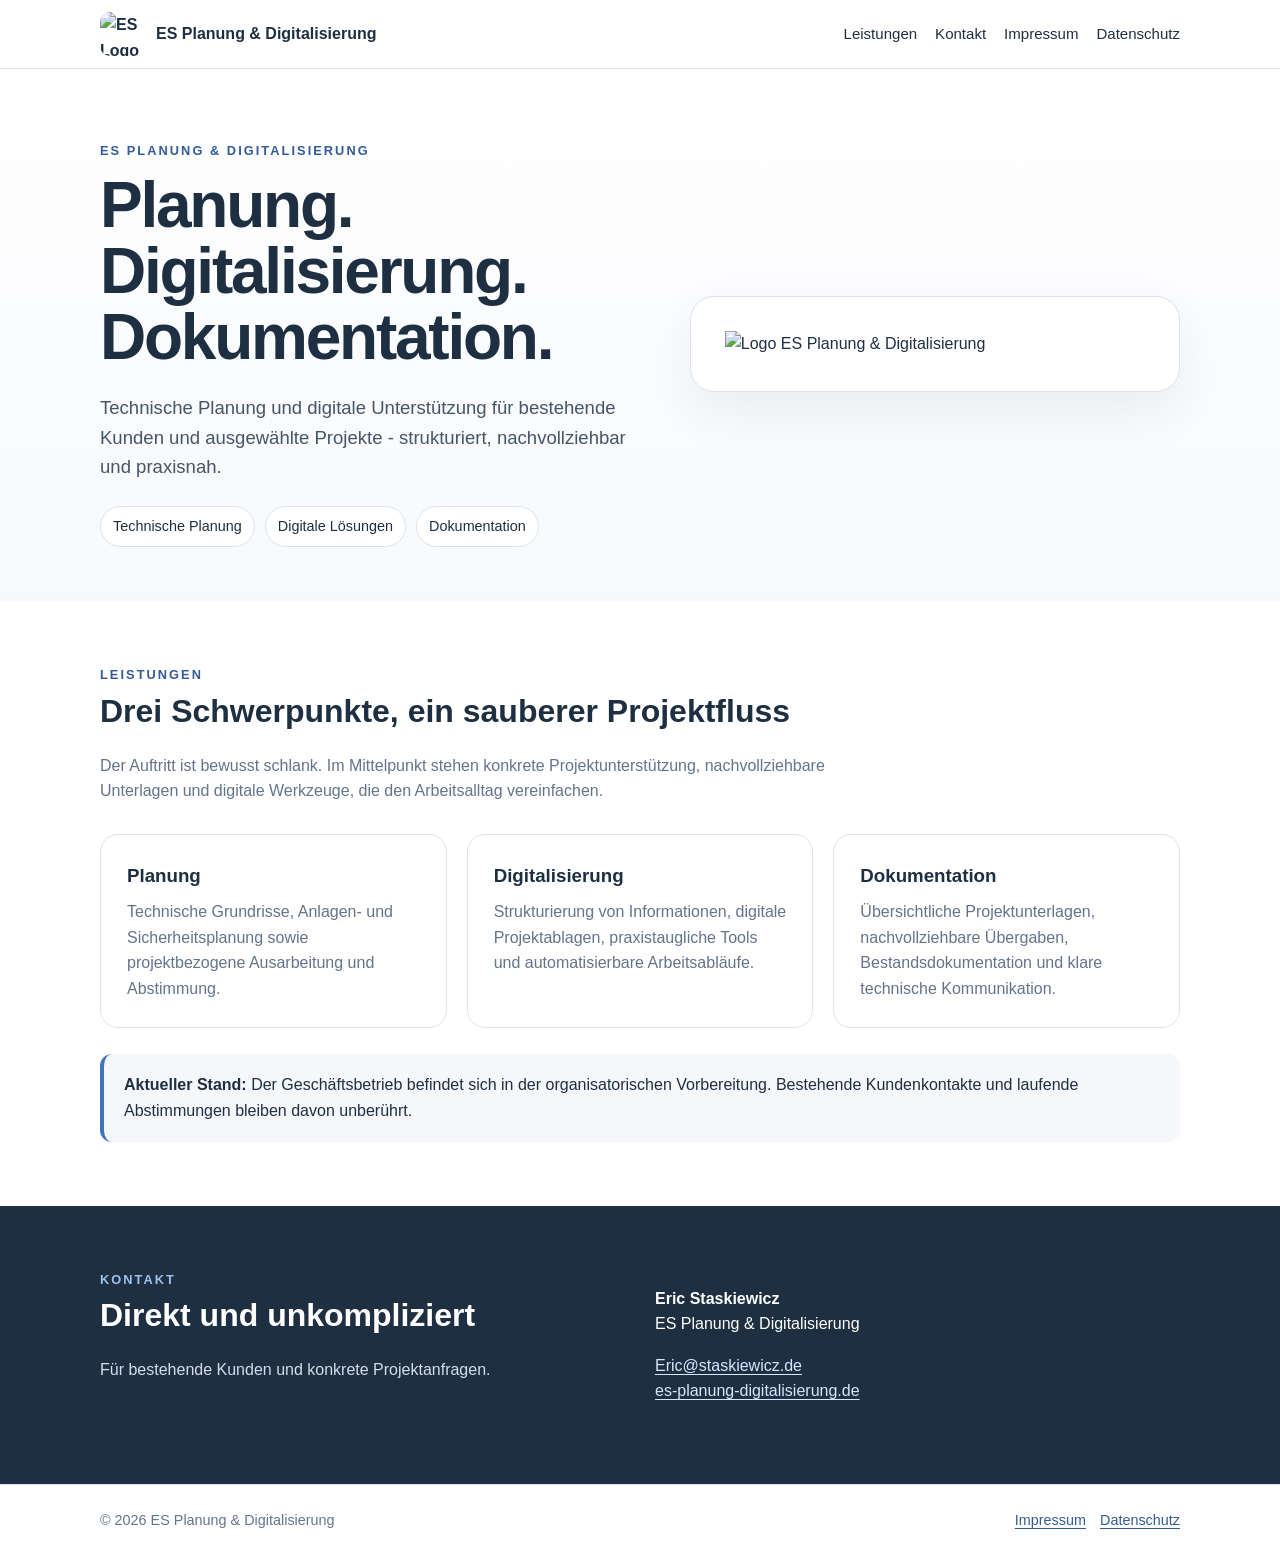
==== index.html @ 90ec3d77 "Initial website for ES Planung & Digitalisierung" ====
<!doctype html><html lang="de"><head><meta charset="utf-8"><meta name="viewport" content="width=device-width,initial-scale=1"><meta name="robots" content="noindex,nofollow"><link rel="icon" href="assets/favicon.ico"><link rel="stylesheet" href="styles.css"><title>ES Planung &amp; Digitalisierung</title><meta name="description" content="Planung, Digitalisierung und Dokumentation - klar, technisch und nachvollziehbar."><meta property="og:title" content="ES Planung & Digitalisierung"><meta property="og:image" content="assets/social-preview-1200x630.png"></head><body><header class="top"><div class="wrap nav"><a class="brand" href="index.html"><img src="assets/logo-mark-64.png" alt="ES Logo"><span>ES Planung &amp; Digitalisierung</span></a><nav class="navlinks" aria-label="Hauptnavigation"><a href="index.html#leistungen">Leistungen</a><a href="index.html#kontakt">Kontakt</a><a href="impressum.html">Impressum</a><a href="datenschutz.html">Datenschutz</a></nav></div></header>
<main><section class="hero"><div class="wrap hero-grid"><div><div class="kicker">ES Planung &amp; Digitalisierung</div><h1>Planung. Digitalisierung. Dokumentation.</h1><p>Technische Planung und digitale Unterstützung für bestehende Kunden und ausgewählte Projekte - strukturiert, nachvollziehbar und praxisnah.</p><div class="badges"><span class="badge">Technische Planung</span><span class="badge">Digitale Lösungen</span><span class="badge">Dokumentation</span></div></div><div class="hero-logo"><img src="assets/logo-full.png" alt="Logo ES Planung & Digitalisierung"></div></div></section>
<section id="leistungen" class="section"><div class="wrap"><div class="kicker">Leistungen</div><h2>Drei Schwerpunkte, ein sauberer Projektfluss</h2><p class="lead">Der Auftritt ist bewusst schlank. Im Mittelpunkt stehen konkrete Projektunterstützung, nachvollziehbare Unterlagen und digitale Werkzeuge, die den Arbeitsalltag vereinfachen.</p><div class="cards"><article class="card"><h3>Planung</h3><p>Technische Grundrisse, Anlagen- und Sicherheitsplanung sowie projektbezogene Ausarbeitung und Abstimmung.</p></article><article class="card"><h3>Digitalisierung</h3><p>Strukturierung von Informationen, digitale Projektablagen, praxistaugliche Tools und automatisierbare Arbeitsabläufe.</p></article><article class="card"><h3>Dokumentation</h3><p>Übersichtliche Projektunterlagen, nachvollziehbare Übergaben, Bestandsdokumentation und klare technische Kommunikation.</p></article></div><div class="note"><strong>Aktueller Stand:</strong> Der Geschäftsbetrieb befindet sich in der organisatorischen Vorbereitung. Bestehende Kundenkontakte und laufende Abstimmungen bleiben davon unberührt.</div></div></section>
<section id="kontakt" class="section contact"><div class="wrap contact-grid"><div><div class="kicker" style="color:#9fc0f1">Kontakt</div><h2>Direkt und unkompliziert</h2><p class="lead">Für bestehende Kunden und konkrete Projektanfragen.</p></div><div><p><strong>Eric Staskiewicz</strong><br>ES Planung &amp; Digitalisierung</p><p><a href="mailto:Eric@staskiewicz.de">Eric@staskiewicz.de</a><br><a href="https://es-planung-digitalisierung.de">es-planung-digitalisierung.de</a></p></div></div></section></main><footer class="footer"><div class="wrap footer-row"><div>© 2026 ES Planung &amp; Digitalisierung</div><div class="footer-links"><a href="impressum.html">Impressum</a><a href="datenschutz.html">Datenschutz</a></div></div></footer></body></html>
---- styles.css ----
:root{--ink:#1f2f42;--blue:#345b98;--accent:#3e73be;--muted:#64748b;--line:#dce3eb;--soft:#f5f7fa;--white:#fff;}
*{box-sizing:border-box}html{scroll-behavior:smooth}body{margin:0;font-family:Arial,Helvetica,sans-serif;color:var(--ink);background:#fff;line-height:1.6}a{color:var(--blue);text-decoration-thickness:1px;text-underline-offset:3px}img{max-width:100%;height:auto}.wrap{width:min(1080px,calc(100% - 40px));margin:auto}.top{border-bottom:1px solid var(--line);background:rgba(255,255,255,.96);position:sticky;top:0;z-index:20}.nav{display:flex;align-items:center;justify-content:space-between;gap:24px;padding:12px 0}.brand{display:flex;align-items:center;gap:12px;text-decoration:none;color:var(--ink);font-weight:700}.brand img{width:44px;height:44px;border-radius:10px}.navlinks{display:flex;gap:18px;flex-wrap:wrap}.navlinks a{text-decoration:none;color:var(--ink);font-size:.94rem}.hero{padding:72px 0 54px;background:linear-gradient(180deg,#fff 0%,#f7f9fc 100%)}.hero-grid{display:grid;grid-template-columns:1.05fr .95fr;gap:48px;align-items:center}.kicker{text-transform:uppercase;letter-spacing:.16em;color:var(--blue);font-weight:700;font-size:.8rem}.hero h1{font-size:clamp(2.25rem,5vw,4.7rem);line-height:1.03;margin:.18em 0 .35em;letter-spacing:-.035em}.hero p{font-size:1.16rem;color:#475569;max-width:720px}.hero-logo{background:#fff;border:1px solid var(--line);border-radius:24px;padding:34px;box-shadow:0 18px 50px rgba(31,47,66,.07)}.badges{display:flex;gap:10px;flex-wrap:wrap;margin-top:24px}.badge{border:1px solid var(--line);background:#fff;border-radius:999px;padding:8px 12px;font-size:.9rem}.section{padding:64px 0}.section h2{font-size:2rem;margin:0 0 10px}.lead{color:#64748b;max-width:780px}.cards{display:grid;grid-template-columns:repeat(3,1fr);gap:20px;margin-top:30px}.card{border:1px solid var(--line);border-radius:18px;padding:26px;background:#fff}.card h3{margin:0 0 8px}.card p{margin:0;color:#64748b}.note{background:var(--soft);border-left:4px solid var(--accent);padding:18px 20px;border-radius:12px;margin-top:26px}.contact{background:#1f2f42;color:#fff}.contact a{color:#d7e5ff}.contact .lead{color:#d5dde8}.contact-grid{display:grid;grid-template-columns:1fr 1fr;gap:30px}.legal{padding:48px 0}.legal h1{font-size:2.3rem}.legal h2{margin-top:34px}.legal p,.legal li{color:#475569}.placeholder{background:#fff5d9;border:1px solid #f0cc75;padding:12px 14px;border-radius:10px}.footer{border-top:1px solid var(--line);padding:24px 0;color:#64748b;font-size:.9rem}.footer-row{display:flex;justify-content:space-between;gap:20px;flex-wrap:wrap}.footer-links{display:flex;gap:14px;flex-wrap:wrap}.build{font-size:.82rem;color:#7c8798}@media(max-width:800px){.hero-grid,.contact-grid{grid-template-columns:1fr}.hero{padding-top:48px}.cards{grid-template-columns:1fr}.nav{align-items:flex-start}.navlinks{justify-content:flex-end}.hero-logo{order:-1;max-width:520px}}@media(max-width:540px){.wrap{width:min(100% - 24px,1080px)}.navlinks{display:none}.hero h1{font-size:2.55rem}.section{padding:46px 0}}
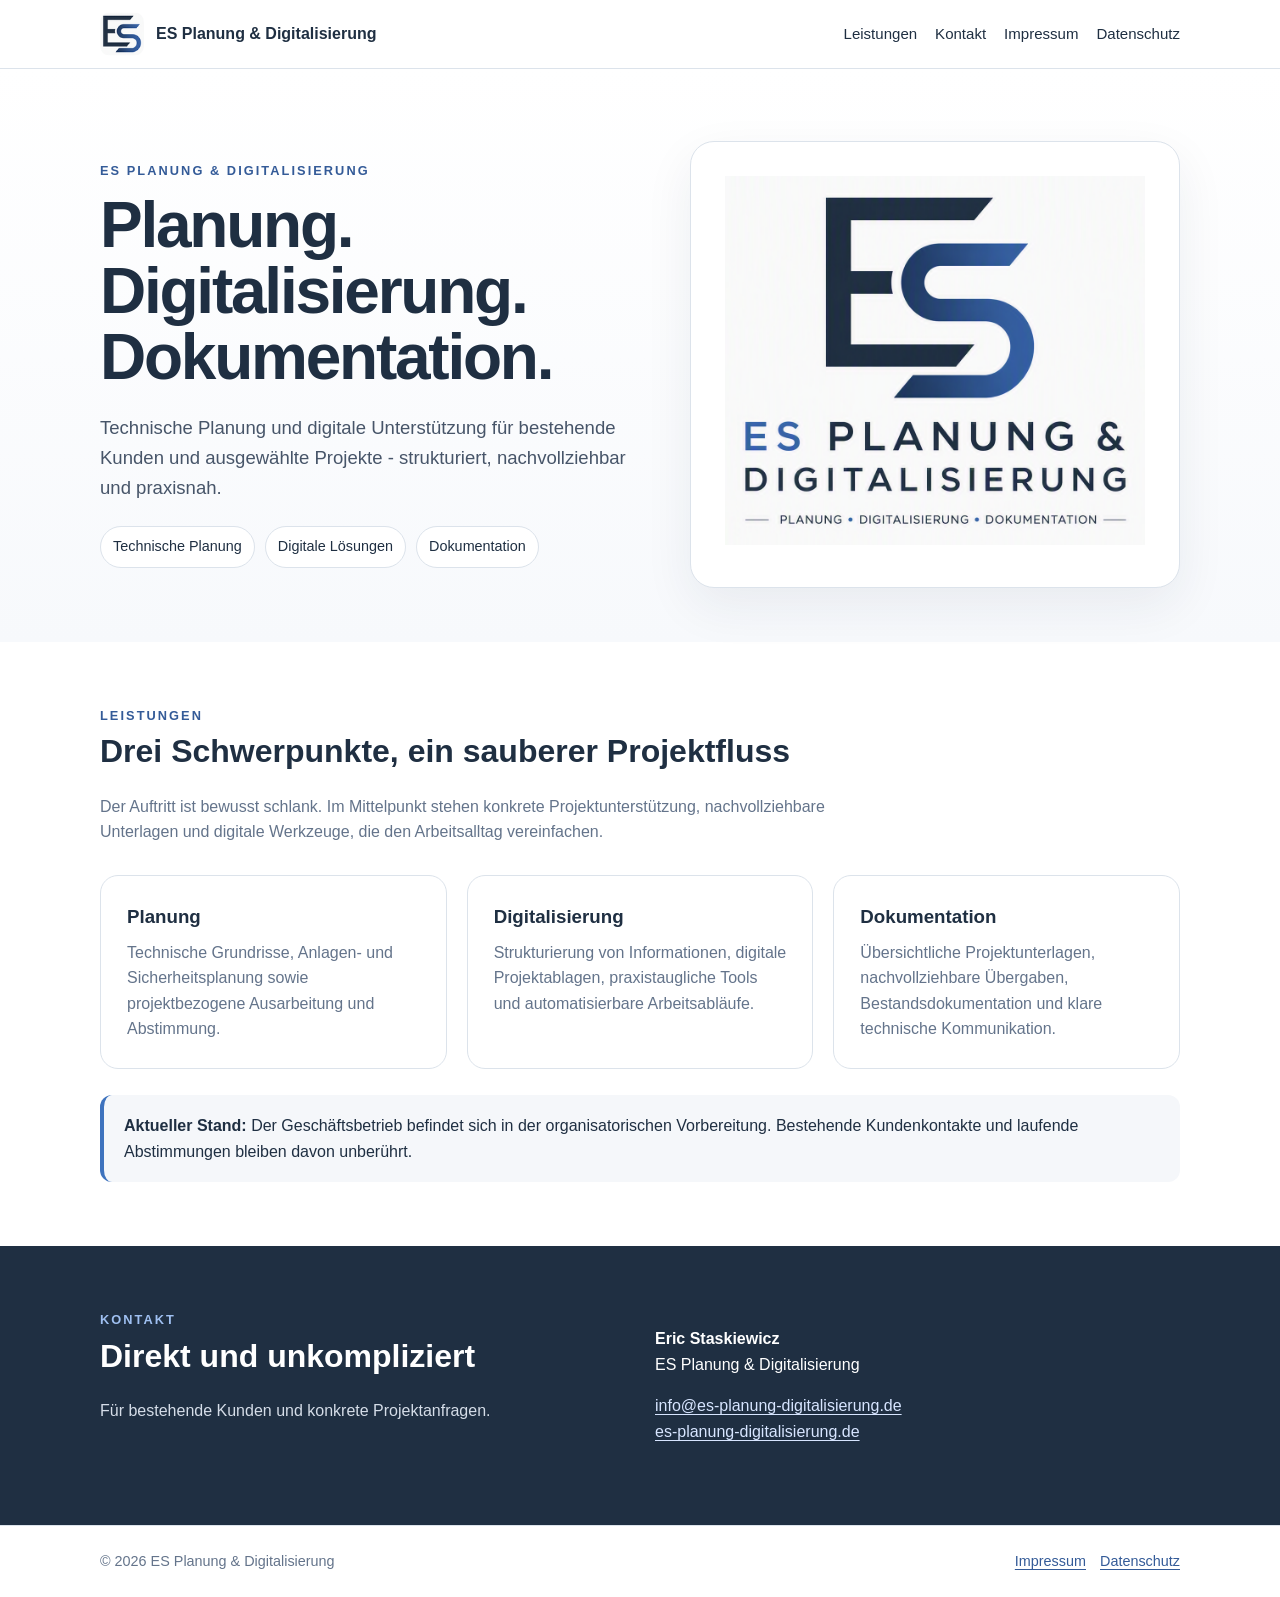
==== commit f1ac44e9: "Add files via upload" ====
--- a/index.html
+++ b/index.html
@@ -1,4 +1,4 @@
 <!doctype html><html lang="de"><head><meta charset="utf-8"><meta name="viewport" content="width=device-width,initial-scale=1"><meta name="robots" content="noindex,nofollow"><link rel="icon" href="assets/favicon.ico"><link rel="stylesheet" href="styles.css"><title>ES Planung &amp; Digitalisierung</title><meta name="description" content="Planung, Digitalisierung und Dokumentation - klar, technisch und nachvollziehbar."><meta property="og:title" content="ES Planung & Digitalisierung"><meta property="og:image" content="assets/social-preview-1200x630.png"></head><body><header class="top"><div class="wrap nav"><a class="brand" href="index.html"><img src="assets/logo-mark-64.png" alt="ES Logo"><span>ES Planung &amp; Digitalisierung</span></a><nav class="navlinks" aria-label="Hauptnavigation"><a href="index.html#leistungen">Leistungen</a><a href="index.html#kontakt">Kontakt</a><a href="impressum.html">Impressum</a><a href="datenschutz.html">Datenschutz</a></nav></div></header>
 <main><section class="hero"><div class="wrap hero-grid"><div><div class="kicker">ES Planung &amp; Digitalisierung</div><h1>Planung. Digitalisierung. Dokumentation.</h1><p>Technische Planung und digitale Unterstützung für bestehende Kunden und ausgewählte Projekte - strukturiert, nachvollziehbar und praxisnah.</p><div class="badges"><span class="badge">Technische Planung</span><span class="badge">Digitale Lösungen</span><span class="badge">Dokumentation</span></div></div><div class="hero-logo"><img src="assets/logo-full.png" alt="Logo ES Planung & Digitalisierung"></div></div></section>
 <section id="leistungen" class="section"><div class="wrap"><div class="kicker">Leistungen</div><h2>Drei Schwerpunkte, ein sauberer Projektfluss</h2><p class="lead">Der Auftritt ist bewusst schlank. Im Mittelpunkt stehen konkrete Projektunterstützung, nachvollziehbare Unterlagen und digitale Werkzeuge, die den Arbeitsalltag vereinfachen.</p><div class="cards"><article class="card"><h3>Planung</h3><p>Technische Grundrisse, Anlagen- und Sicherheitsplanung sowie projektbezogene Ausarbeitung und Abstimmung.</p></article><article class="card"><h3>Digitalisierung</h3><p>Strukturierung von Informationen, digitale Projektablagen, praxistaugliche Tools und automatisierbare Arbeitsabläufe.</p></article><article class="card"><h3>Dokumentation</h3><p>Übersichtliche Projektunterlagen, nachvollziehbare Übergaben, Bestandsdokumentation und klare technische Kommunikation.</p></article></div><div class="note"><strong>Aktueller Stand:</strong> Der Geschäftsbetrieb befindet sich in der organisatorischen Vorbereitung. Bestehende Kundenkontakte und laufende Abstimmungen bleiben davon unberührt.</div></div></section>
-<section id="kontakt" class="section contact"><div class="wrap contact-grid"><div><div class="kicker" style="color:#9fc0f1">Kontakt</div><h2>Direkt und unkompliziert</h2><p class="lead">Für bestehende Kunden und konkrete Projektanfragen.</p></div><div><p><strong>Eric Staskiewicz</strong><br>ES Planung &amp; Digitalisierung</p><p><a href="mailto:Eric@staskiewicz.de">Eric@staskiewicz.de</a><br><a href="https://es-planung-digitalisierung.de">es-planung-digitalisierung.de</a></p></div></div></section></main><footer class="footer"><div class="wrap footer-row"><div>© 2026 ES Planung &amp; Digitalisierung</div><div class="footer-links"><a href="impressum.html">Impressum</a><a href="datenschutz.html">Datenschutz</a></div></div></footer></body></html>+<section id="kontakt" class="section contact"><div class="wrap contact-grid"><div><div class="kicker" style="color:#9fc0f1">Kontakt</div><h2>Direkt und unkompliziert</h2><p class="lead">Für bestehende Kunden und konkrete Projektanfragen.</p></div><div><p><strong>Eric Staskiewicz</strong><br>ES Planung &amp; Digitalisierung</p><p><a href="mailto:info@es-planung-digitalisierung.de">info@es-planung-digitalisierung.de</a><br><a href="https://es-planung-digitalisierung.de">es-planung-digitalisierung.de</a></p></div></div></section></main><footer class="footer"><div class="wrap footer-row"><div>© 2026 ES Planung &amp; Digitalisierung</div><div class="footer-links"><a href="impressum.html">Impressum</a><a href="datenschutz.html">Datenschutz</a></div></div></footer></body></html>
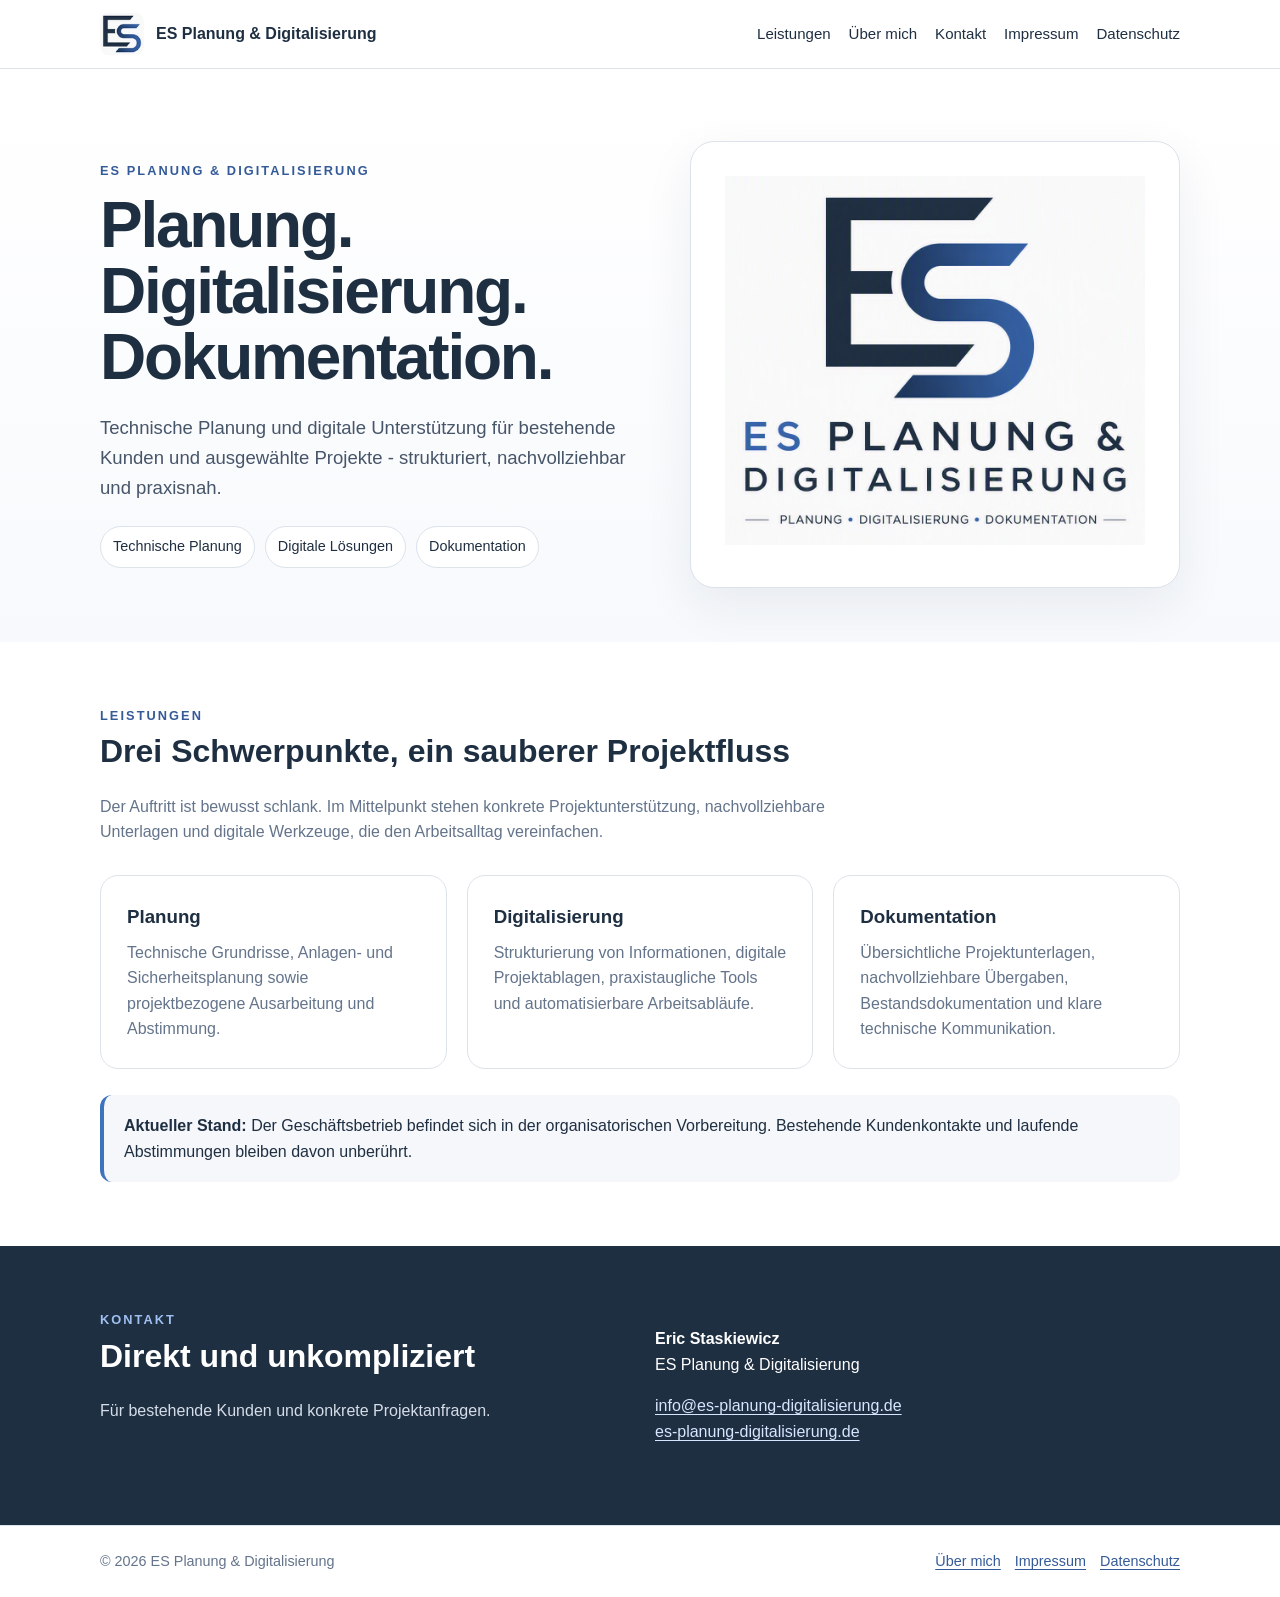
==== commit 48c63667: "Add files via upload" ====
--- a/index.html
+++ b/index.html
@@ -1,4 +1,4 @@
-<!doctype html><html lang="de"><head><meta charset="utf-8"><meta name="viewport" content="width=device-width,initial-scale=1"><meta name="robots" content="noindex,nofollow"><link rel="icon" href="assets/favicon.ico"><link rel="stylesheet" href="styles.css"><title>ES Planung &amp; Digitalisierung</title><meta name="description" content="Planung, Digitalisierung und Dokumentation - klar, technisch und nachvollziehbar."><meta property="og:title" content="ES Planung & Digitalisierung"><meta property="og:image" content="assets/social-preview-1200x630.png"></head><body><header class="top"><div class="wrap nav"><a class="brand" href="index.html"><img src="assets/logo-mark-64.png" alt="ES Logo"><span>ES Planung &amp; Digitalisierung</span></a><nav class="navlinks" aria-label="Hauptnavigation"><a href="index.html#leistungen">Leistungen</a><a href="index.html#kontakt">Kontakt</a><a href="impressum.html">Impressum</a><a href="datenschutz.html">Datenschutz</a></nav></div></header>
+<!doctype html><html lang="de"><head><meta charset="utf-8"><meta name="viewport" content="width=device-width,initial-scale=1"><meta name="robots" content="noindex,nofollow"><link rel="icon" href="assets/favicon.ico"><link rel="stylesheet" href="styles.css"><title>ES Planung &amp; Digitalisierung</title><meta name="description" content="Planung, Digitalisierung und Dokumentation - klar, technisch und nachvollziehbar."><meta property="og:title" content="ES Planung & Digitalisierung"><meta property="og:image" content="assets/social-preview-1200x630.png"></head><body><header class="top"><div class="wrap nav"><a class="brand" href="index.html"><img src="assets/logo-mark-64.png" alt="ES Logo"><span>ES Planung &amp; Digitalisierung</span></a><nav class="navlinks" aria-label="Hauptnavigation"><a href="index.html#leistungen">Leistungen</a><a href="about.html">Über mich</a><a href="index.html#kontakt">Kontakt</a><a href="impressum.html">Impressum</a><a href="datenschutz.html">Datenschutz</a></nav></div></header>
 <main><section class="hero"><div class="wrap hero-grid"><div><div class="kicker">ES Planung &amp; Digitalisierung</div><h1>Planung. Digitalisierung. Dokumentation.</h1><p>Technische Planung und digitale Unterstützung für bestehende Kunden und ausgewählte Projekte - strukturiert, nachvollziehbar und praxisnah.</p><div class="badges"><span class="badge">Technische Planung</span><span class="badge">Digitale Lösungen</span><span class="badge">Dokumentation</span></div></div><div class="hero-logo"><img src="assets/logo-full.png" alt="Logo ES Planung & Digitalisierung"></div></div></section>
 <section id="leistungen" class="section"><div class="wrap"><div class="kicker">Leistungen</div><h2>Drei Schwerpunkte, ein sauberer Projektfluss</h2><p class="lead">Der Auftritt ist bewusst schlank. Im Mittelpunkt stehen konkrete Projektunterstützung, nachvollziehbare Unterlagen und digitale Werkzeuge, die den Arbeitsalltag vereinfachen.</p><div class="cards"><article class="card"><h3>Planung</h3><p>Technische Grundrisse, Anlagen- und Sicherheitsplanung sowie projektbezogene Ausarbeitung und Abstimmung.</p></article><article class="card"><h3>Digitalisierung</h3><p>Strukturierung von Informationen, digitale Projektablagen, praxistaugliche Tools und automatisierbare Arbeitsabläufe.</p></article><article class="card"><h3>Dokumentation</h3><p>Übersichtliche Projektunterlagen, nachvollziehbare Übergaben, Bestandsdokumentation und klare technische Kommunikation.</p></article></div><div class="note"><strong>Aktueller Stand:</strong> Der Geschäftsbetrieb befindet sich in der organisatorischen Vorbereitung. Bestehende Kundenkontakte und laufende Abstimmungen bleiben davon unberührt.</div></div></section>
-<section id="kontakt" class="section contact"><div class="wrap contact-grid"><div><div class="kicker" style="color:#9fc0f1">Kontakt</div><h2>Direkt und unkompliziert</h2><p class="lead">Für bestehende Kunden und konkrete Projektanfragen.</p></div><div><p><strong>Eric Staskiewicz</strong><br>ES Planung &amp; Digitalisierung</p><p><a href="mailto:info@es-planung-digitalisierung.de">info@es-planung-digitalisierung.de</a><br><a href="https://es-planung-digitalisierung.de">es-planung-digitalisierung.de</a></p></div></div></section></main><footer class="footer"><div class="wrap footer-row"><div>© 2026 ES Planung &amp; Digitalisierung</div><div class="footer-links"><a href="impressum.html">Impressum</a><a href="datenschutz.html">Datenschutz</a></div></div></footer></body></html>+<section id="kontakt" class="section contact"><div class="wrap contact-grid"><div><div class="kicker" style="color:#9fc0f1">Kontakt</div><h2>Direkt und unkompliziert</h2><p class="lead">Für bestehende Kunden und konkrete Projektanfragen.</p></div><div><p><strong>Eric Staskiewicz</strong><br>ES Planung &amp; Digitalisierung</p><p><a href="mailto:info@es-planung-digitalisierung.de">info@es-planung-digitalisierung.de</a><br><a href="https://es-planung-digitalisierung.de">es-planung-digitalisierung.de</a></p></div></div></section></main><footer class="footer"><div class="wrap footer-row"><div>© 2026 ES Planung &amp; Digitalisierung</div><div class="footer-links"><a href="about.html">Über mich</a><a href="impressum.html">Impressum</a><a href="datenschutz.html">Datenschutz</a></div></div></footer></body></html>
--- a/styles.css
+++ b/styles.css
@@ -1,3 +1,31 @@
 
 :root{--ink:#1f2f42;--blue:#345b98;--accent:#3e73be;--muted:#64748b;--line:#dce3eb;--soft:#f5f7fa;--white:#fff;}
-*{box-sizing:border-box}html{scroll-behavior:smooth}body{margin:0;font-family:Arial,Helvetica,sans-serif;color:var(--ink);background:#fff;line-height:1.6}a{color:var(--blue);text-decoration-thickness:1px;text-underline-offset:3px}img{max-width:100%;height:auto}.wrap{width:min(1080px,calc(100% - 40px));margin:auto}.top{border-bottom:1px solid var(--line);background:rgba(255,255,255,.96);position:sticky;top:0;z-index:20}.nav{display:flex;align-items:center;justify-content:space-between;gap:24px;padding:12px 0}.brand{display:flex;align-items:center;gap:12px;text-decoration:none;color:var(--ink);font-weight:700}.brand img{width:44px;height:44px;border-radius:10px}.navlinks{display:flex;gap:18px;flex-wrap:wrap}.navlinks a{text-decoration:none;color:var(--ink);font-size:.94rem}.hero{padding:72px 0 54px;background:linear-gradient(180deg,#fff 0%,#f7f9fc 100%)}.hero-grid{display:grid;grid-template-columns:1.05fr .95fr;gap:48px;align-items:center}.kicker{text-transform:uppercase;letter-spacing:.16em;color:var(--blue);font-weight:700;font-size:.8rem}.hero h1{font-size:clamp(2.25rem,5vw,4.7rem);line-height:1.03;margin:.18em 0 .35em;letter-spacing:-.035em}.hero p{font-size:1.16rem;color:#475569;max-width:720px}.hero-logo{background:#fff;border:1px solid var(--line);border-radius:24px;padding:34px;box-shadow:0 18px 50px rgba(31,47,66,.07)}.badges{display:flex;gap:10px;flex-wrap:wrap;margin-top:24px}.badge{border:1px solid var(--line);background:#fff;border-radius:999px;padding:8px 12px;font-size:.9rem}.section{padding:64px 0}.section h2{font-size:2rem;margin:0 0 10px}.lead{color:#64748b;max-width:780px}.cards{display:grid;grid-template-columns:repeat(3,1fr);gap:20px;margin-top:30px}.card{border:1px solid var(--line);border-radius:18px;padding:26px;background:#fff}.card h3{margin:0 0 8px}.card p{margin:0;color:#64748b}.note{background:var(--soft);border-left:4px solid var(--accent);padding:18px 20px;border-radius:12px;margin-top:26px}.contact{background:#1f2f42;color:#fff}.contact a{color:#d7e5ff}.contact .lead{color:#d5dde8}.contact-grid{display:grid;grid-template-columns:1fr 1fr;gap:30px}.legal{padding:48px 0}.legal h1{font-size:2.3rem}.legal h2{margin-top:34px}.legal p,.legal li{color:#475569}.placeholder{background:#fff5d9;border:1px solid #f0cc75;padding:12px 14px;border-radius:10px}.footer{border-top:1px solid var(--line);padding:24px 0;color:#64748b;font-size:.9rem}.footer-row{display:flex;justify-content:space-between;gap:20px;flex-wrap:wrap}.footer-links{display:flex;gap:14px;flex-wrap:wrap}.build{font-size:.82rem;color:#7c8798}@media(max-width:800px){.hero-grid,.contact-grid{grid-template-columns:1fr}.hero{padding-top:48px}.cards{grid-template-columns:1fr}.nav{align-items:flex-start}.navlinks{justify-content:flex-end}.hero-logo{order:-1;max-width:520px}}@media(max-width:540px){.wrap{width:min(100% - 24px,1080px)}.navlinks{display:none}.hero h1{font-size:2.55rem}.section{padding:46px 0}}
+*{box-sizing:border-box}html{scroll-behavior:smooth}body{margin:0;font-family:Arial,Helvetica,sans-serif;color:var(--ink);background:#fff;line-height:1.6}a{color:var(--blue);text-decoration-thickness:1px;text-underline-offset:3px}img{max-width:100%;height:auto}.wrap{width:calc(100% - 40px);max-width:1080px;margin:auto}.top{border-bottom:1px solid var(--line);background:rgba(255,255,255,.96);position:sticky;top:0;z-index:20}.nav{display:flex;align-items:center;justify-content:space-between;gap:24px;padding:12px 0}.brand{display:flex;align-items:center;gap:12px;text-decoration:none;color:var(--ink);font-weight:700}.brand img{width:44px;height:44px;border-radius:10px}.navlinks{display:flex;gap:18px;flex-wrap:wrap}.navlinks a{text-decoration:none;color:var(--ink);font-size:.94rem}.hero{padding:72px 0 54px;background:linear-gradient(180deg,#fff 0%,#f7f9fc 100%)}.hero-grid{display:grid;grid-template-columns:1.05fr .95fr;gap:48px;align-items:center}.kicker{text-transform:uppercase;letter-spacing:.16em;color:var(--blue);font-weight:700;font-size:.8rem}.hero h1{font-size:clamp(2.25rem,5vw,4.7rem);line-height:1.03;margin:.18em 0 .35em;letter-spacing:-.035em}.hero p{font-size:1.16rem;color:#475569;max-width:720px}.hero-logo{background:#fff;border:1px solid var(--line);border-radius:24px;padding:34px;box-shadow:0 18px 50px rgba(31,47,66,.07)}.badges{display:flex;gap:10px;flex-wrap:wrap;margin-top:24px}.badge{border:1px solid var(--line);background:#fff;border-radius:999px;padding:8px 12px;font-size:.9rem}.section{padding:64px 0}.section h2{font-size:2rem;margin:0 0 10px}.lead{color:#64748b;max-width:780px}.cards{display:grid;grid-template-columns:repeat(3,1fr);gap:20px;margin-top:30px}.card{border:1px solid var(--line);border-radius:18px;padding:26px;background:#fff}.card h3{margin:0 0 8px}.card p{margin:0;color:#64748b}.note{background:var(--soft);border-left:4px solid var(--accent);padding:18px 20px;border-radius:12px;margin-top:26px}.contact{background:#1f2f42;color:#fff}.contact a{color:#d7e5ff}.contact .lead{color:#d5dde8}.contact-grid{display:grid;grid-template-columns:1fr 1fr;gap:30px}.legal{padding:48px 0}.legal h1{font-size:2.3rem}.legal h2{margin-top:34px}.legal p,.legal li{color:#475569}.placeholder{background:#fff5d9;border:1px solid #f0cc75;padding:12px 14px;border-radius:10px}.footer{border-top:1px solid var(--line);padding:24px 0;color:#64748b;font-size:.9rem}.footer-row{display:flex;justify-content:space-between;gap:20px;flex-wrap:wrap}.footer-links{display:flex;gap:14px;flex-wrap:wrap}.build{font-size:.82rem;color:#7c8798}@media(max-width:800px){.hero-grid,.contact-grid{grid-template-columns:1fr}.hero{padding-top:48px}.cards{grid-template-columns:1fr}.nav{align-items:flex-start}.navlinks{justify-content:flex-end}.hero-logo{order:-1;max-width:520px}}@media(max-width:540px){.wrap{width:calc(100% - 24px);max-width:1080px}.navlinks{display:none}.hero h1{font-size:2.55rem}.section{padding:46px 0}}
+
+/* About me */
+.about-hero{padding:76px 0 62px;background:linear-gradient(135deg,#f7f9fc 0%,#fff 55%,#edf3fb 100%);border-bottom:1px solid var(--line)}
+.about-hero-grid{display:grid;grid-template-columns:1.2fr .8fr;gap:58px;align-items:center}
+.about-hero h1{font-size:clamp(2.35rem,5vw,4.6rem);line-height:1.04;margin:.18em 0 .35em;letter-spacing:-.04em}
+.about-intro{font-size:1.12rem;color:#475569;max-width:760px}
+.about-mark{background:#fff;border:1px solid var(--line);border-radius:28px;padding:42px 34px;text-align:center;box-shadow:0 18px 50px rgba(31,47,66,.08)}
+.about-mark img{width:80%;max-width:300px}
+.about-mark-text{margin-top:20px;text-transform:uppercase;letter-spacing:.12em;font-size:.72rem;color:var(--muted);font-weight:700}
+.facts-grid{display:grid;grid-template-columns:repeat(4,1fr);gap:18px}
+.fact{border:1px solid var(--line);border-radius:18px;padding:24px;background:#fff;min-height:150px;display:flex;flex-direction:column;justify-content:center}
+.fact strong{font-size:1.35rem;color:var(--blue);margin-bottom:8px}.fact span{color:var(--muted)}
+.about-soft{background:var(--soft)}
+.journey{margin-top:34px;display:grid;gap:16px}
+.journey-item{display:grid;grid-template-columns:62px 1fr;gap:20px;align-items:start;background:#fff;border:1px solid var(--line);border-radius:18px;padding:22px 24px}
+.journey-icon{width:52px;height:52px;border-radius:14px;background:#edf3fb;color:var(--blue);display:grid;place-items:center;font-weight:800;letter-spacing:.04em}
+.journey-item h3{margin:1px 0 6px}.journey-item p{margin:0;color:var(--muted)}
+.qualification-grid{display:grid;grid-template-columns:.8fr 1.2fr;gap:48px;align-items:start}
+.qualification-list{display:grid;grid-template-columns:1fr 1fr;gap:14px}
+.qualification{border:1px solid var(--line);border-radius:14px;padding:18px;background:#fff;display:flex;flex-direction:column;gap:5px}
+.qualification strong{color:var(--ink)}.qualification span{font-size:.92rem;color:var(--muted)}
+.values-grid{display:grid;grid-template-columns:repeat(2,1fr);gap:18px;margin-top:28px}
+.value-card{background:#fff;border:1px solid var(--line);border-radius:18px;padding:24px}.value-card h3{margin:0 0 7px}.value-card p{margin:0;color:var(--muted)}
+.about-cta{background:var(--ink);color:#fff;padding:58px 0}
+.about-cta-inner{display:grid;grid-template-columns:1.3fr .7fr;gap:32px;align-items:center}.about-cta h2{font-size:2rem;margin:6px 0 8px}.about-cta p{color:#d5dde8;margin:0}
+.cta-actions{display:flex;gap:12px;justify-content:flex-end;flex-wrap:wrap}.button{display:inline-block;padding:12px 16px;border-radius:10px;text-decoration:none;font-weight:700}.button-light{background:#fff;color:var(--ink)}.button-outline{border:1px solid #718096;color:#fff}
+@media(max-width:900px){.about-hero-grid,.qualification-grid,.about-cta-inner{grid-template-columns:1fr}.facts-grid{grid-template-columns:1fr 1fr}.cta-actions{justify-content:flex-start}.about-mark{max-width:540px}}
+@media(max-width:620px){.facts-grid,.qualification-list,.values-grid{grid-template-columns:1fr}.journey-item{grid-template-columns:50px 1fr;padding:18px}.journey-icon{width:44px;height:44px}.about-hero{padding-top:48px}.about-mark{padding:28px 20px}}
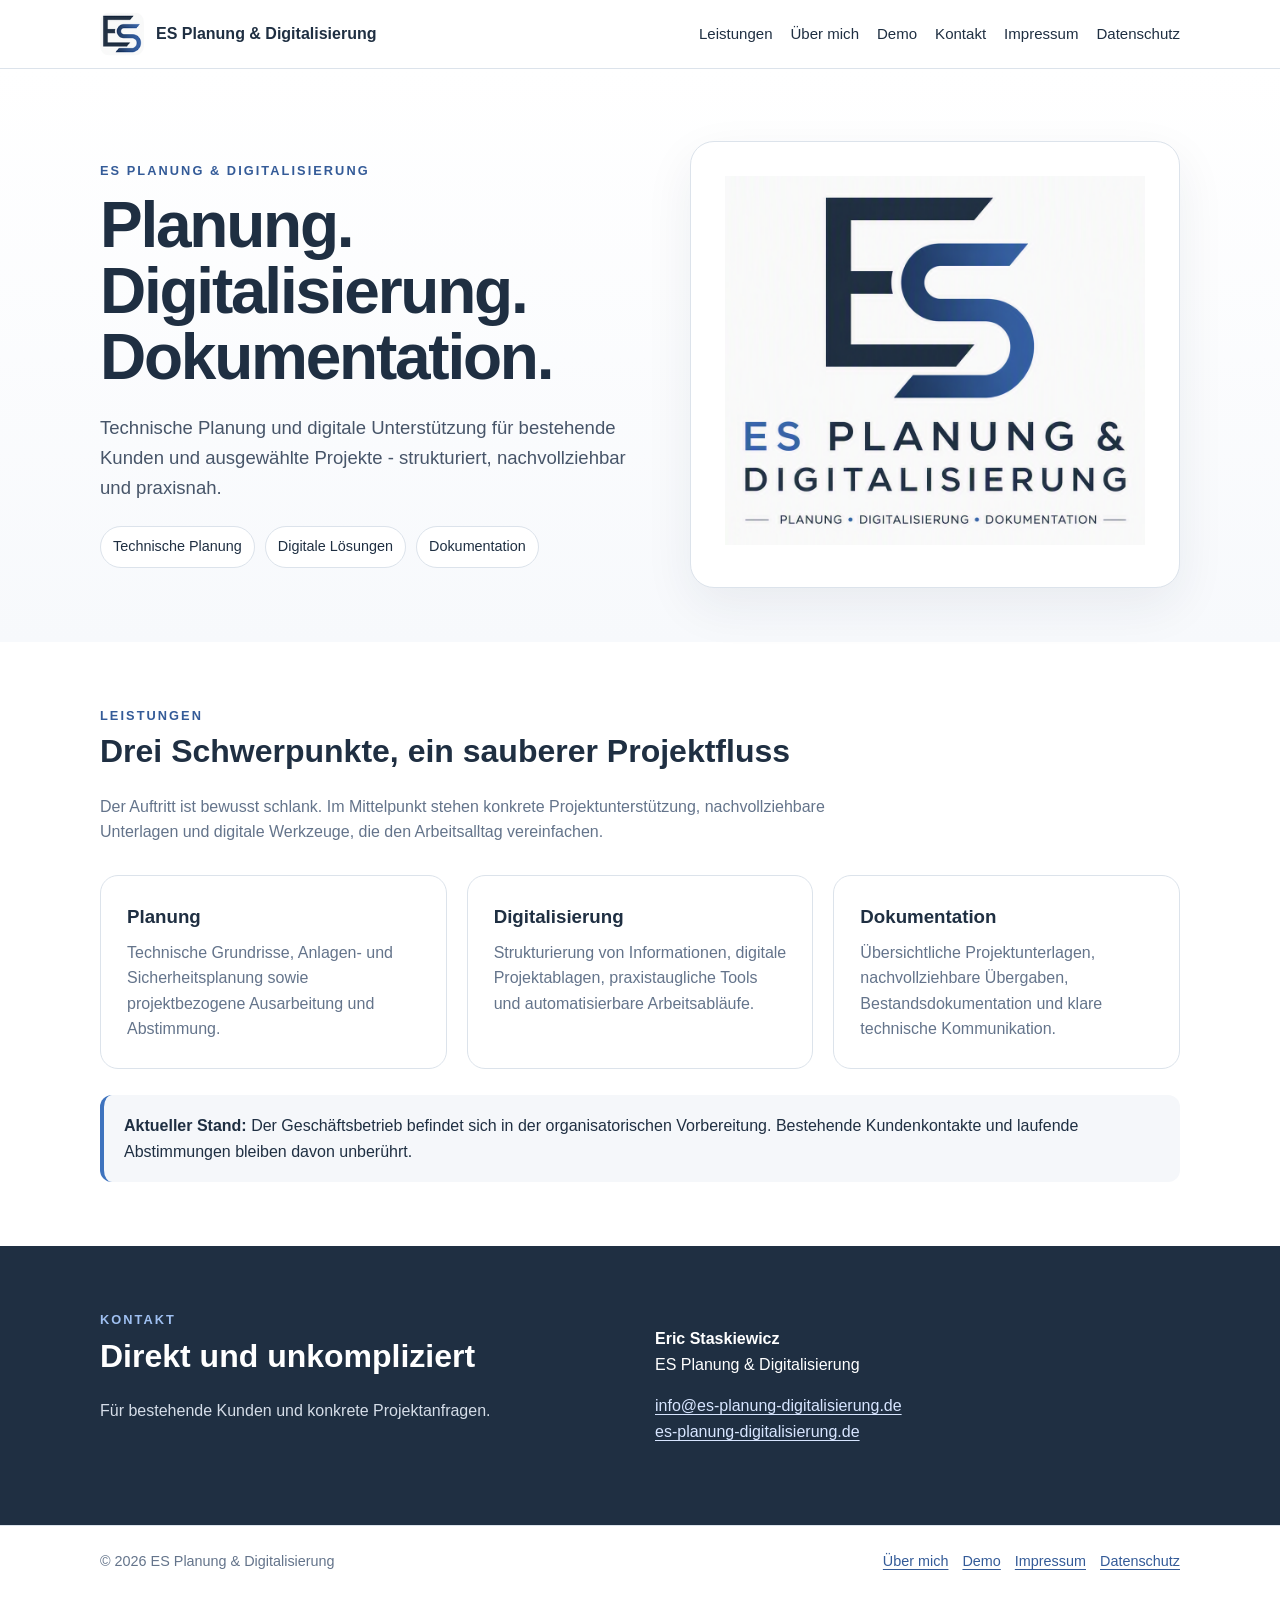
==== commit d93d91d4: "Add files via upload" ====
--- a/index.html
+++ b/index.html
@@ -1,4 +1,4 @@
-<!doctype html><html lang="de"><head><meta charset="utf-8"><meta name="viewport" content="width=device-width,initial-scale=1"><meta name="robots" content="noindex,nofollow"><link rel="icon" href="assets/favicon.ico"><link rel="stylesheet" href="styles.css"><title>ES Planung &amp; Digitalisierung</title><meta name="description" content="Planung, Digitalisierung und Dokumentation - klar, technisch und nachvollziehbar."><meta property="og:title" content="ES Planung & Digitalisierung"><meta property="og:image" content="assets/social-preview-1200x630.png"></head><body><header class="top"><div class="wrap nav"><a class="brand" href="index.html"><img src="assets/logo-mark-64.png" alt="ES Logo"><span>ES Planung &amp; Digitalisierung</span></a><nav class="navlinks" aria-label="Hauptnavigation"><a href="index.html#leistungen">Leistungen</a><a href="about.html">Über mich</a><a href="index.html#kontakt">Kontakt</a><a href="impressum.html">Impressum</a><a href="datenschutz.html">Datenschutz</a></nav></div></header>
+<!doctype html><html lang="de"><head><meta charset="utf-8"><meta name="viewport" content="width=device-width,initial-scale=1"><meta name="robots" content="noindex,nofollow"><link rel="icon" href="assets/favicon.ico"><link rel="stylesheet" href="styles.css"><title>ES Planung &amp; Digitalisierung</title><meta name="description" content="Planung, Digitalisierung und Dokumentation - klar, technisch und nachvollziehbar."><meta property="og:title" content="ES Planung & Digitalisierung"><meta property="og:image" content="assets/social-preview-1200x630.png"></head><body><header class="top"><div class="wrap nav"><a class="brand" href="index.html"><img src="assets/logo-mark-64.png" alt="ES Logo"><span>ES Planung &amp; Digitalisierung</span></a><nav class="navlinks" aria-label="Hauptnavigation"><a href="index.html#leistungen">Leistungen</a><a href="about.html">Über mich</a><a href="demo.html">Demo</a><a href="index.html#kontakt">Kontakt</a><a href="impressum.html">Impressum</a><a href="datenschutz.html">Datenschutz</a></nav></div></header>
 <main><section class="hero"><div class="wrap hero-grid"><div><div class="kicker">ES Planung &amp; Digitalisierung</div><h1>Planung. Digitalisierung. Dokumentation.</h1><p>Technische Planung und digitale Unterstützung für bestehende Kunden und ausgewählte Projekte - strukturiert, nachvollziehbar und praxisnah.</p><div class="badges"><span class="badge">Technische Planung</span><span class="badge">Digitale Lösungen</span><span class="badge">Dokumentation</span></div></div><div class="hero-logo"><img src="assets/logo-full.png" alt="Logo ES Planung & Digitalisierung"></div></div></section>
 <section id="leistungen" class="section"><div class="wrap"><div class="kicker">Leistungen</div><h2>Drei Schwerpunkte, ein sauberer Projektfluss</h2><p class="lead">Der Auftritt ist bewusst schlank. Im Mittelpunkt stehen konkrete Projektunterstützung, nachvollziehbare Unterlagen und digitale Werkzeuge, die den Arbeitsalltag vereinfachen.</p><div class="cards"><article class="card"><h3>Planung</h3><p>Technische Grundrisse, Anlagen- und Sicherheitsplanung sowie projektbezogene Ausarbeitung und Abstimmung.</p></article><article class="card"><h3>Digitalisierung</h3><p>Strukturierung von Informationen, digitale Projektablagen, praxistaugliche Tools und automatisierbare Arbeitsabläufe.</p></article><article class="card"><h3>Dokumentation</h3><p>Übersichtliche Projektunterlagen, nachvollziehbare Übergaben, Bestandsdokumentation und klare technische Kommunikation.</p></article></div><div class="note"><strong>Aktueller Stand:</strong> Der Geschäftsbetrieb befindet sich in der organisatorischen Vorbereitung. Bestehende Kundenkontakte und laufende Abstimmungen bleiben davon unberührt.</div></div></section>
-<section id="kontakt" class="section contact"><div class="wrap contact-grid"><div><div class="kicker" style="color:#9fc0f1">Kontakt</div><h2>Direkt und unkompliziert</h2><p class="lead">Für bestehende Kunden und konkrete Projektanfragen.</p></div><div><p><strong>Eric Staskiewicz</strong><br>ES Planung &amp; Digitalisierung</p><p><a href="mailto:info@es-planung-digitalisierung.de">info@es-planung-digitalisierung.de</a><br><a href="https://es-planung-digitalisierung.de">es-planung-digitalisierung.de</a></p></div></div></section></main><footer class="footer"><div class="wrap footer-row"><div>© 2026 ES Planung &amp; Digitalisierung</div><div class="footer-links"><a href="about.html">Über mich</a><a href="impressum.html">Impressum</a><a href="datenschutz.html">Datenschutz</a></div></div></footer></body></html>+<section id="kontakt" class="section contact"><div class="wrap contact-grid"><div><div class="kicker" style="color:#9fc0f1">Kontakt</div><h2>Direkt und unkompliziert</h2><p class="lead">Für bestehende Kunden und konkrete Projektanfragen.</p></div><div><p><strong>Eric Staskiewicz</strong><br>ES Planung &amp; Digitalisierung</p><p><a href="mailto:info@es-planung-digitalisierung.de">info@es-planung-digitalisierung.de</a><br><a href="https://es-planung-digitalisierung.de">es-planung-digitalisierung.de</a></p></div></div></section></main><footer class="footer"><div class="wrap footer-row"><div>© 2026 ES Planung &amp; Digitalisierung</div><div class="footer-links"><a href="about.html">Über mich</a><a href="demo.html">Demo</a><a href="impressum.html">Impressum</a><a href="datenschutz.html">Datenschutz</a></div></div></footer></body></html>
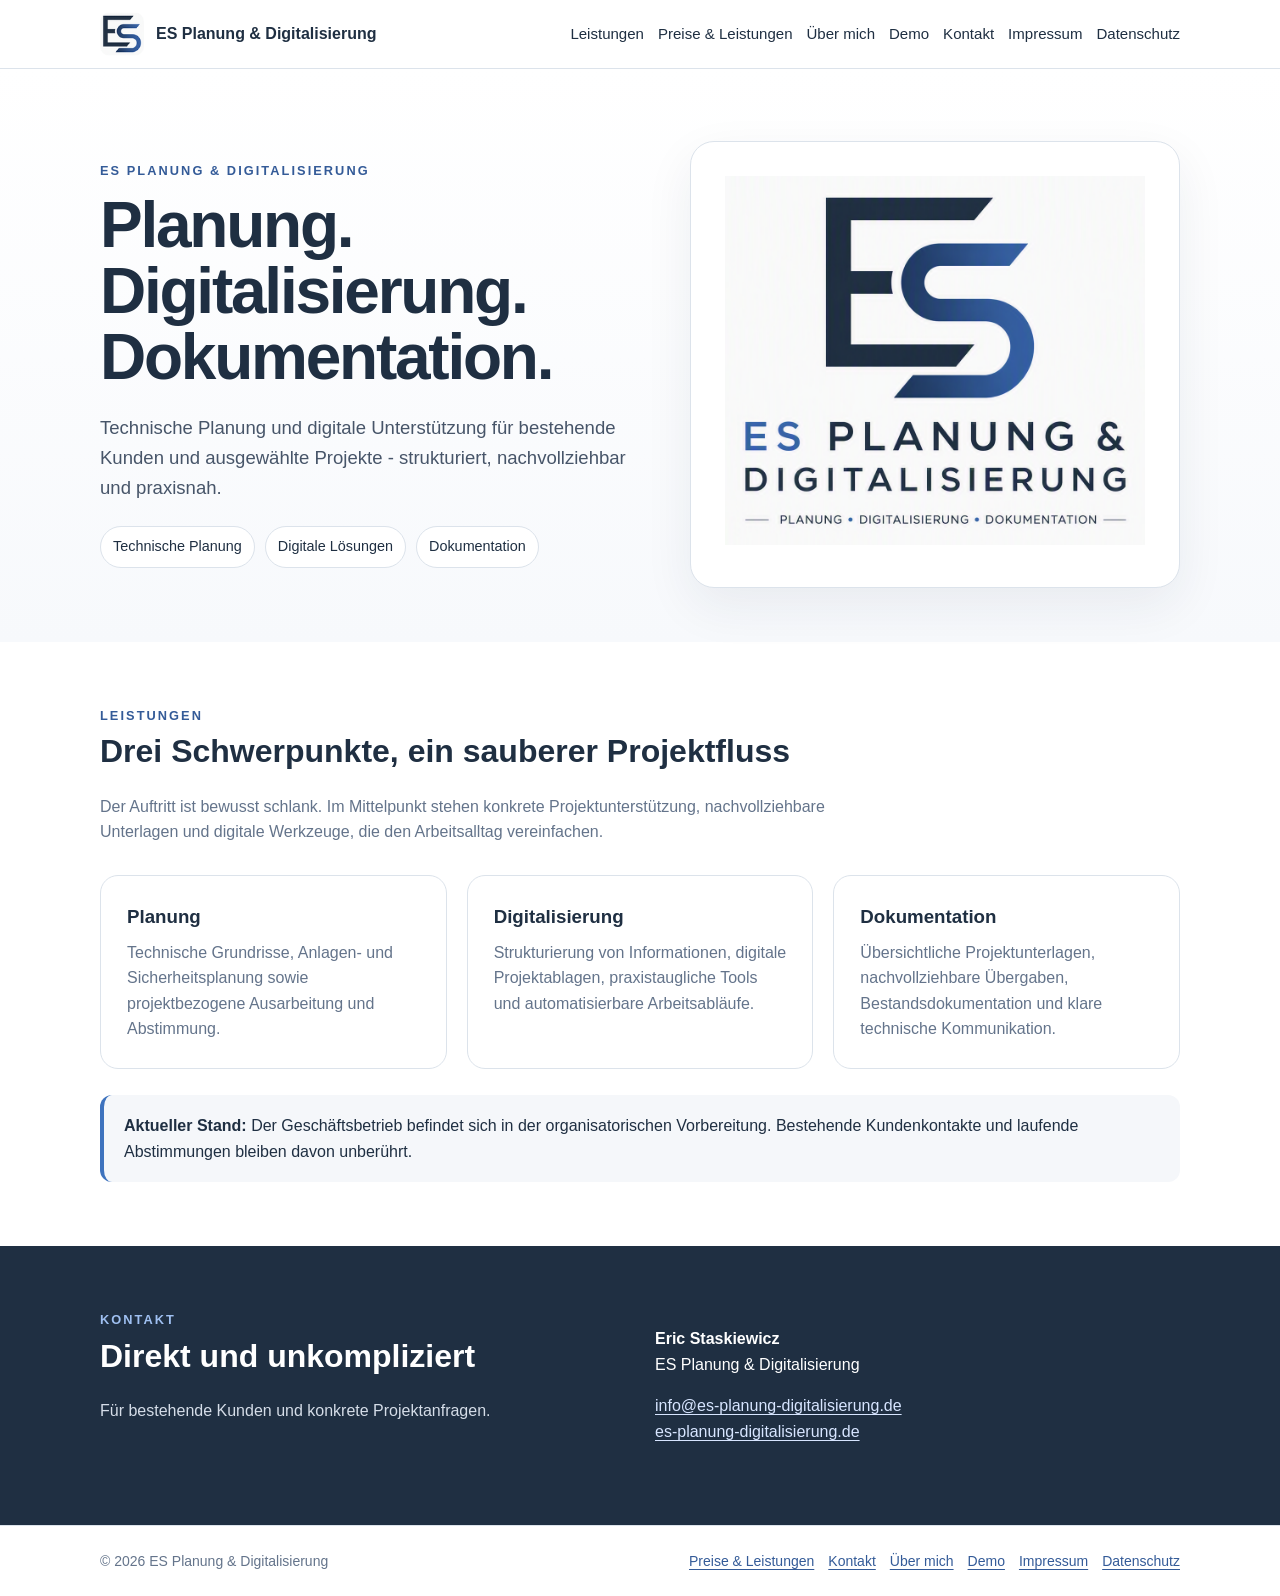
==== commit 5c370523: "Integrate approved pricing page and responsive navigation across all pages" ====
--- a/index.html
+++ b/index.html
@@ -1,4 +1,7 @@
-<!doctype html><html lang="de"><head><meta charset="utf-8"><meta name="viewport" content="width=device-width,initial-scale=1"><meta name="robots" content="noindex,nofollow"><link rel="icon" href="assets/favicon.ico"><link rel="stylesheet" href="styles.css"><title>ES Planung &amp; Digitalisierung</title><meta name="description" content="Planung, Digitalisierung und Dokumentation - klar, technisch und nachvollziehbar."><meta property="og:title" content="ES Planung & Digitalisierung"><meta property="og:image" content="assets/social-preview-1200x630.png"></head><body><header class="top"><div class="wrap nav"><a class="brand" href="index.html"><img src="assets/logo-mark-64.png" alt="ES Logo"><span>ES Planung &amp; Digitalisierung</span></a><nav class="navlinks" aria-label="Hauptnavigation"><a href="index.html#leistungen">Leistungen</a><a href="about.html">Über mich</a><a href="demo.html">Demo</a><a href="index.html#kontakt">Kontakt</a><a href="impressum.html">Impressum</a><a href="datenschutz.html">Datenschutz</a></nav></div></header>
+<!doctype html><html lang="de"><head><meta charset="utf-8"><meta name="viewport" content="width=device-width,initial-scale=1"><meta name="robots" content="noindex,nofollow"><link rel="icon" href="assets/favicon.ico"><link rel="stylesheet" href="styles.css"><title>ES Planung &amp; Digitalisierung</title><meta name="description" content="Planung, Digitalisierung und Dokumentation - klar, technisch und nachvollziehbar."><meta property="og:title" content="ES Planung & Digitalisierung"><meta property="og:image" content="assets/social-preview-1200x630.png"><link rel="stylesheet" href="navigation.css">
+<script src="navigation.js" defer></script>
+</head><body><header class="top site-header"><div class="wrap nav"><a class="brand" href="index.html"><img src="assets/logo-mark-64.png" alt="ES Logo"><span>ES Planung &amp; Digitalisierung</span></a><button class="menu-toggle" type="button" aria-expanded="false" aria-controls="site-navigation">Menü</button>
+<nav class="navlinks" id="site-navigation" aria-label="Hauptnavigation"><a href="index.html#leistungen">Leistungen</a><a href="preise.html">Preise &amp; Leistungen</a><a href="about.html">Über mich</a><a href="demo.html">Demo</a><a href="index.html#kontakt">Kontakt</a><a href="impressum.html">Impressum</a><a href="datenschutz.html">Datenschutz</a></nav></div></header>
 <main><section class="hero"><div class="wrap hero-grid"><div><div class="kicker">ES Planung &amp; Digitalisierung</div><h1>Planung. Digitalisierung. Dokumentation.</h1><p>Technische Planung und digitale Unterstützung für bestehende Kunden und ausgewählte Projekte - strukturiert, nachvollziehbar und praxisnah.</p><div class="badges"><span class="badge">Technische Planung</span><span class="badge">Digitale Lösungen</span><span class="badge">Dokumentation</span></div></div><div class="hero-logo"><img src="assets/logo-full.png" alt="Logo ES Planung & Digitalisierung"></div></div></section>
 <section id="leistungen" class="section"><div class="wrap"><div class="kicker">Leistungen</div><h2>Drei Schwerpunkte, ein sauberer Projektfluss</h2><p class="lead">Der Auftritt ist bewusst schlank. Im Mittelpunkt stehen konkrete Projektunterstützung, nachvollziehbare Unterlagen und digitale Werkzeuge, die den Arbeitsalltag vereinfachen.</p><div class="cards"><article class="card"><h3>Planung</h3><p>Technische Grundrisse, Anlagen- und Sicherheitsplanung sowie projektbezogene Ausarbeitung und Abstimmung.</p></article><article class="card"><h3>Digitalisierung</h3><p>Strukturierung von Informationen, digitale Projektablagen, praxistaugliche Tools und automatisierbare Arbeitsabläufe.</p></article><article class="card"><h3>Dokumentation</h3><p>Übersichtliche Projektunterlagen, nachvollziehbare Übergaben, Bestandsdokumentation und klare technische Kommunikation.</p></article></div><div class="note"><strong>Aktueller Stand:</strong> Der Geschäftsbetrieb befindet sich in der organisatorischen Vorbereitung. Bestehende Kundenkontakte und laufende Abstimmungen bleiben davon unberührt.</div></div></section>
-<section id="kontakt" class="section contact"><div class="wrap contact-grid"><div><div class="kicker" style="color:#9fc0f1">Kontakt</div><h2>Direkt und unkompliziert</h2><p class="lead">Für bestehende Kunden und konkrete Projektanfragen.</p></div><div><p><strong>Eric Staskiewicz</strong><br>ES Planung &amp; Digitalisierung</p><p><a href="mailto:info@es-planung-digitalisierung.de">info@es-planung-digitalisierung.de</a><br><a href="https://es-planung-digitalisierung.de">es-planung-digitalisierung.de</a></p></div></div></section></main><footer class="footer"><div class="wrap footer-row"><div>© 2026 ES Planung &amp; Digitalisierung</div><div class="footer-links"><a href="about.html">Über mich</a><a href="demo.html">Demo</a><a href="impressum.html">Impressum</a><a href="datenschutz.html">Datenschutz</a></div></div></footer></body></html>+<section id="kontakt" class="section contact"><div class="wrap contact-grid"><div><div class="kicker" style="color:#9fc0f1">Kontakt</div><h2>Direkt und unkompliziert</h2><p class="lead">Für bestehende Kunden und konkrete Projektanfragen.</p></div><div><p><strong>Eric Staskiewicz</strong><br>ES Planung &amp; Digitalisierung</p><p><a href="mailto:info@es-planung-digitalisierung.de">info@es-planung-digitalisierung.de</a><br><a href="https://es-planung-digitalisierung.de">es-planung-digitalisierung.de</a></p></div></div></section></main><footer class="footer site-footer"><div class="wrap footer-row"><div>© 2026 ES Planung &amp; Digitalisierung</div><div class="footer-links"><a href="preise.html">Preise &amp; Leistungen</a><a href="index.html#kontakt">Kontakt</a><a href="about.html">Über mich</a><a href="demo.html">Demo</a><a href="impressum.html">Impressum</a><a href="datenschutz.html">Datenschutz</a></div></div></footer></body></html>
--- a/navigation.css
+++ b/navigation.css
@@ -0,0 +1,44 @@
+/* Shared navigation, including the standalone 3D demo. */
+.site-header { position: sticky; top: 0; z-index: 100; background: #fff; border-bottom: 1px solid #dce3eb; color: #1f2f42; font: 16px/1.6 Arial, Helvetica, sans-serif; }
+.site-header .nav { width: calc(100% - 40px); max-width: 1080px; margin: auto; display: flex; align-items: center; justify-content: space-between; gap: 24px; padding: 12px 0; }
+.site-header .brand { display: flex; align-items: center; gap: 12px; min-width: 0; color: #1f2f42; font-weight: 700; text-decoration: none; }
+.site-header .brand img { width: 44px; height: 44px; border-radius: 10px; flex-shrink: 0; }
+.site-header .navlinks { display: flex; align-items: center; gap: 14px; flex-wrap: wrap; }
+.site-header .navlinks a { color: #1f2f42; text-decoration: none; font-size: .94rem; }
+.site-header .navlinks a:hover, .site-header .navlinks a[aria-current="page"] { color: #345b98; text-decoration: underline; text-underline-offset: 4px; }
+.site-header .menu-toggle { display: none; font: inherit; color: #1f2f42; background: #fff; border: 1px solid #dce3eb; border-radius: 10px; padding: 8px 12px; min-height: 44px; cursor: pointer; }
+.site-header a:focus-visible, .site-header button:focus-visible, .site-footer a:focus-visible { outline: 3px solid #3e73be; outline-offset: 3px; }
+.site-footer { background: #fff; color: #64748b; border-top: 1px solid #dce3eb; padding: 24px 0; font: 14px/1.6 Arial, Helvetica, sans-serif; }
+.site-footer .footer-row { width: calc(100% - 40px); max-width: 1080px; margin: auto; display: flex; justify-content: space-between; gap: 20px; flex-wrap: wrap; }
+.site-footer .footer-links { display: flex; gap: 14px; flex-wrap: wrap; }
+.site-footer a { color: #345b98; text-underline-offset: 3px; }
+html { scroll-padding-top: 110px; }
+body:not(.site-demo) main { overflow-wrap: anywhere; }
+@media (max-width: 1100px) {
+  .site-header .nav { flex-wrap: wrap; gap: 10px; }
+  .site-header .brand { flex: 1; }
+  .site-header .menu-toggle { display: block; }
+  .site-header .navlinks { display: none; width: 100%; flex-direction: column; align-items: stretch; gap: 0; max-height: 65vh; overflow-y: auto; }
+  .site-header .navlinks.is-open { display: flex; }
+  .site-header .navlinks a { padding: 10px 12px; min-height: 44px; }
+}
+@media (max-width: 540px) {
+  .site-header .nav, .site-footer .footer-row { width: calc(100% - 24px); }
+  .site-header .brand { font-size: .85rem; gap: 8px; }
+}
+/* The demo retains its own canvas, toolbar and panel styles. */
+.site-demo .site-header { position: fixed; left: 0; right: 0; }
+.site-demo .site-footer { position: fixed; bottom: 0; left: 0; right: 0; z-index: 30; padding: 8px 0; }
+.site-demo #top { top: 86px; }
+.site-demo #side { top: 86px; bottom: 94px; }
+.site-demo #legend { bottom: 100px; }
+.site-demo #walkHud { bottom: 100px; }
+@media (max-width: 850px) {
+  .site-demo #top { right: 12px; }
+  .site-demo #side { top: 190px; width: min(280px, calc(100vw - 24px)); bottom: 130px; }
+  .site-demo #legend { display: none; }
+  .site-demo #walkHud { bottom: 130px; }
+  .site-demo .site-footer .footer-row { gap: 4px; }
+  .site-demo .site-footer .footer-links { gap: 4px 12px; }
+}
+@media (prefers-reduced-motion: reduce) { html { scroll-behavior: auto; } }
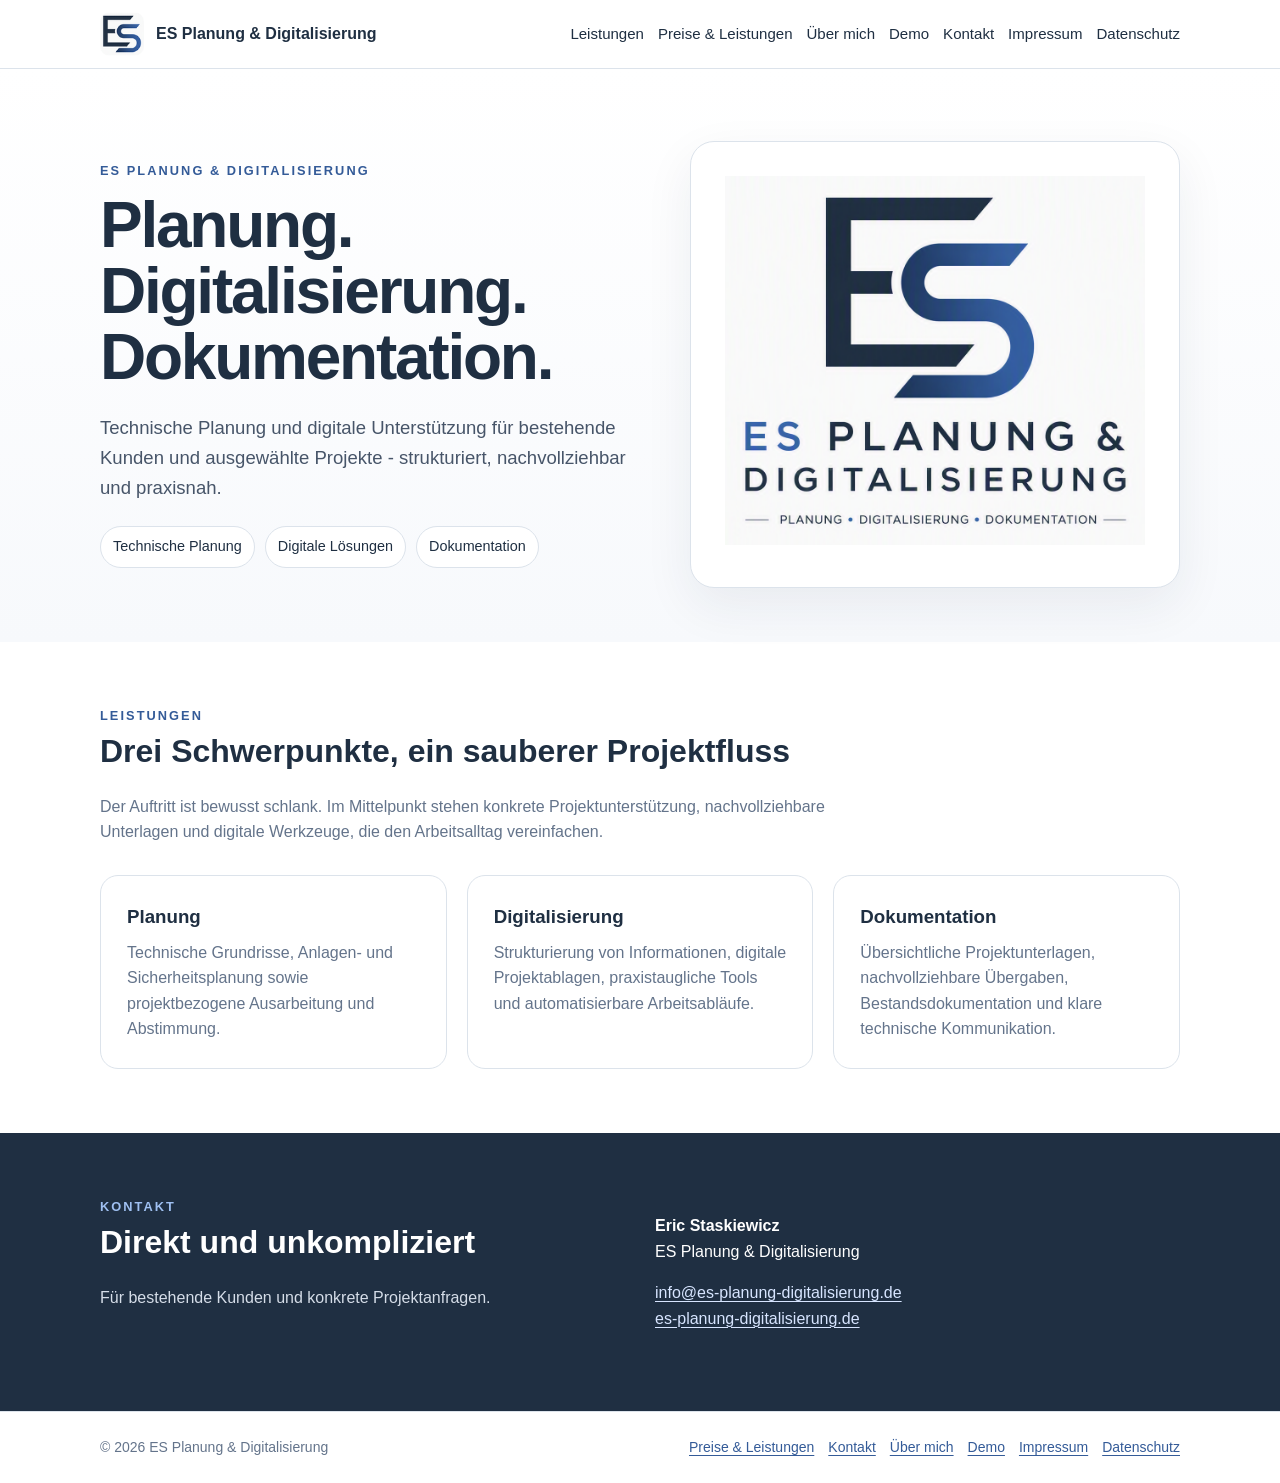
==== commit f1476099: "Remove preparation notices and add small business VAT exemption notice" ====
--- a/index.html
+++ b/index.html
@@ -3,5 +3,5 @@
 </head><body><header class="top site-header"><div class="wrap nav"><a class="brand" href="index.html"><img src="assets/logo-mark-64.png" alt="ES Logo"><span>ES Planung &amp; Digitalisierung</span></a><button class="menu-toggle" type="button" aria-expanded="false" aria-controls="site-navigation">Menü</button>
 <nav class="navlinks" id="site-navigation" aria-label="Hauptnavigation"><a href="index.html#leistungen">Leistungen</a><a href="preise.html">Preise &amp; Leistungen</a><a href="about.html">Über mich</a><a href="demo.html">Demo</a><a href="index.html#kontakt">Kontakt</a><a href="impressum.html">Impressum</a><a href="datenschutz.html">Datenschutz</a></nav></div></header>
 <main><section class="hero"><div class="wrap hero-grid"><div><div class="kicker">ES Planung &amp; Digitalisierung</div><h1>Planung. Digitalisierung. Dokumentation.</h1><p>Technische Planung und digitale Unterstützung für bestehende Kunden und ausgewählte Projekte - strukturiert, nachvollziehbar und praxisnah.</p><div class="badges"><span class="badge">Technische Planung</span><span class="badge">Digitale Lösungen</span><span class="badge">Dokumentation</span></div></div><div class="hero-logo"><img src="assets/logo-full.png" alt="Logo ES Planung & Digitalisierung"></div></div></section>
-<section id="leistungen" class="section"><div class="wrap"><div class="kicker">Leistungen</div><h2>Drei Schwerpunkte, ein sauberer Projektfluss</h2><p class="lead">Der Auftritt ist bewusst schlank. Im Mittelpunkt stehen konkrete Projektunterstützung, nachvollziehbare Unterlagen und digitale Werkzeuge, die den Arbeitsalltag vereinfachen.</p><div class="cards"><article class="card"><h3>Planung</h3><p>Technische Grundrisse, Anlagen- und Sicherheitsplanung sowie projektbezogene Ausarbeitung und Abstimmung.</p></article><article class="card"><h3>Digitalisierung</h3><p>Strukturierung von Informationen, digitale Projektablagen, praxistaugliche Tools und automatisierbare Arbeitsabläufe.</p></article><article class="card"><h3>Dokumentation</h3><p>Übersichtliche Projektunterlagen, nachvollziehbare Übergaben, Bestandsdokumentation und klare technische Kommunikation.</p></article></div><div class="note"><strong>Aktueller Stand:</strong> Der Geschäftsbetrieb befindet sich in der organisatorischen Vorbereitung. Bestehende Kundenkontakte und laufende Abstimmungen bleiben davon unberührt.</div></div></section>
+<section id="leistungen" class="section"><div class="wrap"><div class="kicker">Leistungen</div><h2>Drei Schwerpunkte, ein sauberer Projektfluss</h2><p class="lead">Der Auftritt ist bewusst schlank. Im Mittelpunkt stehen konkrete Projektunterstützung, nachvollziehbare Unterlagen und digitale Werkzeuge, die den Arbeitsalltag vereinfachen.</p><div class="cards"><article class="card"><h3>Planung</h3><p>Technische Grundrisse, Anlagen- und Sicherheitsplanung sowie projektbezogene Ausarbeitung und Abstimmung.</p></article><article class="card"><h3>Digitalisierung</h3><p>Strukturierung von Informationen, digitale Projektablagen, praxistaugliche Tools und automatisierbare Arbeitsabläufe.</p></article><article class="card"><h3>Dokumentation</h3><p>Übersichtliche Projektunterlagen, nachvollziehbare Übergaben, Bestandsdokumentation und klare technische Kommunikation.</p></article></div></div></section>
 <section id="kontakt" class="section contact"><div class="wrap contact-grid"><div><div class="kicker" style="color:#9fc0f1">Kontakt</div><h2>Direkt und unkompliziert</h2><p class="lead">Für bestehende Kunden und konkrete Projektanfragen.</p></div><div><p><strong>Eric Staskiewicz</strong><br>ES Planung &amp; Digitalisierung</p><p><a href="mailto:info@es-planung-digitalisierung.de">info@es-planung-digitalisierung.de</a><br><a href="https://es-planung-digitalisierung.de">es-planung-digitalisierung.de</a></p></div></div></section></main><footer class="footer site-footer"><div class="wrap footer-row"><div>© 2026 ES Planung &amp; Digitalisierung</div><div class="footer-links"><a href="preise.html">Preise &amp; Leistungen</a><a href="index.html#kontakt">Kontakt</a><a href="about.html">Über mich</a><a href="demo.html">Demo</a><a href="impressum.html">Impressum</a><a href="datenschutz.html">Datenschutz</a></div></div></footer></body></html>
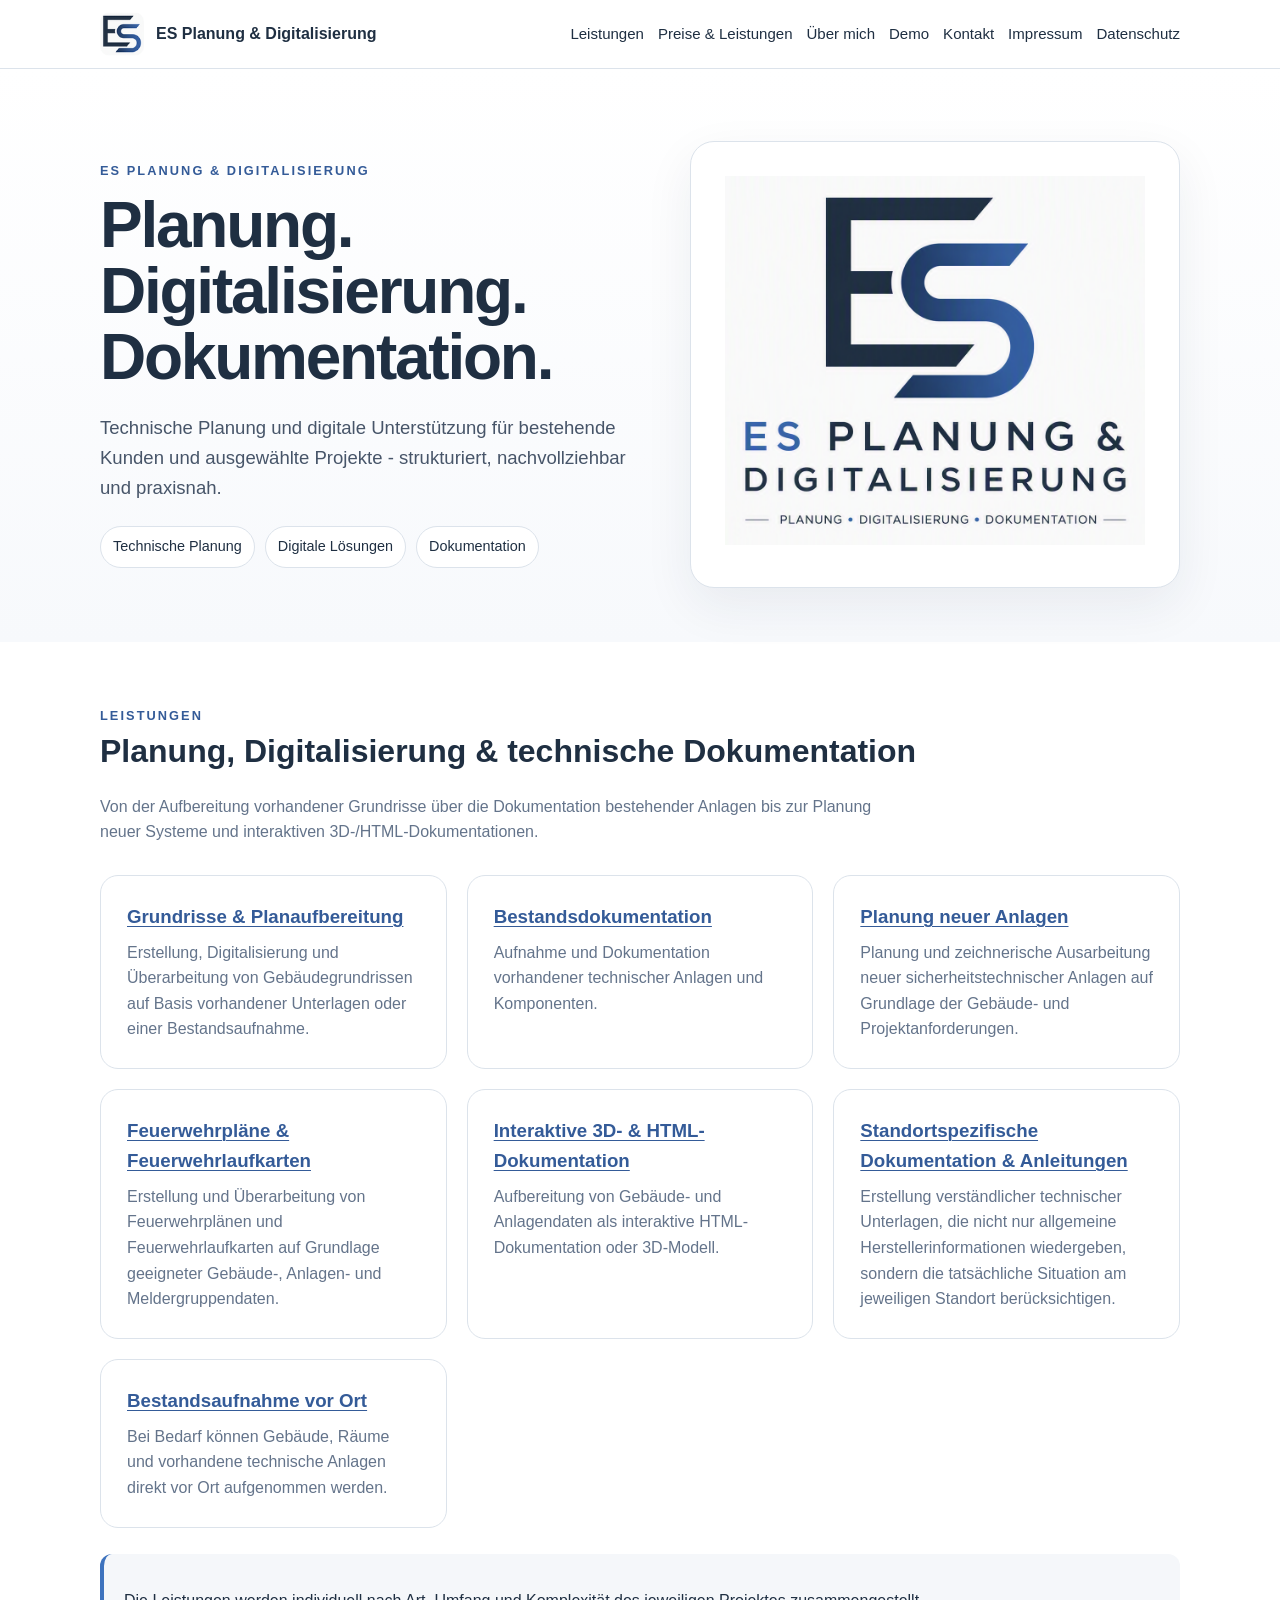
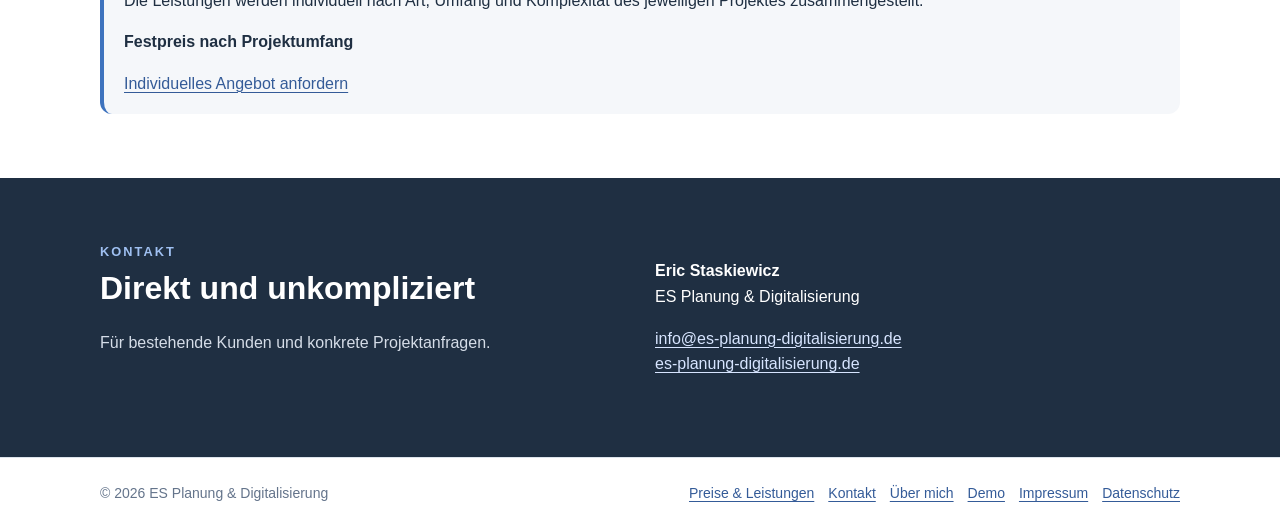
==== commit 7ccd52d0: "feat: publish seven service areas and consistent project quotations" ====
--- a/index.html
+++ b/index.html
@@ -1,7 +1,7 @@
-<!doctype html><html lang="de"><head><meta charset="utf-8"><meta name="viewport" content="width=device-width,initial-scale=1"><meta name="robots" content="noindex,nofollow"><link rel="icon" href="assets/favicon.ico"><link rel="stylesheet" href="styles.css"><title>ES Planung &amp; Digitalisierung</title><meta name="description" content="Planung, Digitalisierung und Dokumentation - klar, technisch und nachvollziehbar."><meta property="og:title" content="ES Planung & Digitalisierung"><meta property="og:image" content="assets/social-preview-1200x630.png"><link rel="stylesheet" href="navigation.css">
+<!doctype html><html lang="de"><head><meta charset="utf-8"><meta name="viewport" content="width=device-width,initial-scale=1"><meta name="robots" content="noindex,nofollow"><link rel="icon" href="assets/favicon.ico"><link rel="stylesheet" href="styles.css"><title>ES Planung &amp; Digitalisierung</title><meta name="description" content="Grundrisse, Bestandsdokumentation, Anlagenplanung, Feuerwehrunterlagen, 3D-/HTML-Dokumentation und standortspezifische Anleitungen. Festpreis nach Projektumfang."><meta property="og:title" content="ES Planung & Digitalisierung"><meta property="og:image" content="assets/social-preview-1200x630.png"><link rel="stylesheet" href="navigation.css">
 <script src="navigation.js" defer></script>
 </head><body><header class="top site-header"><div class="wrap nav"><a class="brand" href="index.html"><img src="assets/logo-mark-64.png" alt="ES Logo"><span>ES Planung &amp; Digitalisierung</span></a><button class="menu-toggle" type="button" aria-expanded="false" aria-controls="site-navigation">Menü</button>
-<nav class="navlinks" id="site-navigation" aria-label="Hauptnavigation"><a href="index.html#leistungen">Leistungen</a><a href="preise.html">Preise &amp; Leistungen</a><a href="about.html">Über mich</a><a href="demo.html">Demo</a><a href="index.html#kontakt">Kontakt</a><a href="impressum.html">Impressum</a><a href="datenschutz.html">Datenschutz</a></nav></div></header>
+<nav class="navlinks" id="site-navigation" aria-label="Hauptnavigation"><a href="leistungen.html">Leistungen</a><a href="preise.html">Preise &amp; Leistungen</a><a href="about.html">Über mich</a><a href="demo.html">Demo</a><a href="index.html#kontakt">Kontakt</a><a href="impressum.html">Impressum</a><a href="datenschutz.html">Datenschutz</a></nav></div></header>
 <main><section class="hero"><div class="wrap hero-grid"><div><div class="kicker">ES Planung &amp; Digitalisierung</div><h1>Planung. Digitalisierung. Dokumentation.</h1><p>Technische Planung und digitale Unterstützung für bestehende Kunden und ausgewählte Projekte - strukturiert, nachvollziehbar und praxisnah.</p><div class="badges"><span class="badge">Technische Planung</span><span class="badge">Digitale Lösungen</span><span class="badge">Dokumentation</span></div></div><div class="hero-logo"><img src="assets/logo-full.png" alt="Logo ES Planung & Digitalisierung"></div></div></section>
-<section id="leistungen" class="section"><div class="wrap"><div class="kicker">Leistungen</div><h2>Drei Schwerpunkte, ein sauberer Projektfluss</h2><p class="lead">Der Auftritt ist bewusst schlank. Im Mittelpunkt stehen konkrete Projektunterstützung, nachvollziehbare Unterlagen und digitale Werkzeuge, die den Arbeitsalltag vereinfachen.</p><div class="cards"><article class="card"><h3>Planung</h3><p>Technische Grundrisse, Anlagen- und Sicherheitsplanung sowie projektbezogene Ausarbeitung und Abstimmung.</p></article><article class="card"><h3>Digitalisierung</h3><p>Strukturierung von Informationen, digitale Projektablagen, praxistaugliche Tools und automatisierbare Arbeitsabläufe.</p></article><article class="card"><h3>Dokumentation</h3><p>Übersichtliche Projektunterlagen, nachvollziehbare Übergaben, Bestandsdokumentation und klare technische Kommunikation.</p></article></div></div></section>
-<section id="kontakt" class="section contact"><div class="wrap contact-grid"><div><div class="kicker" style="color:#9fc0f1">Kontakt</div><h2>Direkt und unkompliziert</h2><p class="lead">Für bestehende Kunden und konkrete Projektanfragen.</p></div><div><p><strong>Eric Staskiewicz</strong><br>ES Planung &amp; Digitalisierung</p><p><a href="mailto:info@es-planung-digitalisierung.de">info@es-planung-digitalisierung.de</a><br><a href="https://es-planung-digitalisierung.de">es-planung-digitalisierung.de</a></p></div></div></section></main><footer class="footer site-footer"><div class="wrap footer-row"><div>© 2026 ES Planung &amp; Digitalisierung</div><div class="footer-links"><a href="preise.html">Preise &amp; Leistungen</a><a href="index.html#kontakt">Kontakt</a><a href="about.html">Über mich</a><a href="demo.html">Demo</a><a href="impressum.html">Impressum</a><a href="datenschutz.html">Datenschutz</a></div></div></footer></body></html>+<section id="leistungen" class="section"><div class="wrap"><div class="kicker">Leistungen</div><h2>Planung, Digitalisierung &amp; technische Dokumentation</h2><p class="lead">Von der Aufbereitung vorhandener Grundrisse über die Dokumentation bestehender Anlagen bis zur Planung neuer Systeme und interaktiven 3D-/HTML-Dokumentationen.</p><div class="cards"><article class="card"><h3><a href="leistungen.html#grundrisse">Grundrisse &amp; Planaufbereitung</a></h3><p>Erstellung, Digitalisierung und Überarbeitung von Gebäudegrundrissen auf Basis vorhandener Unterlagen oder einer Bestandsaufnahme.</p></article><article class="card"><h3><a href="leistungen.html#bestand">Bestandsdokumentation</a></h3><p>Aufnahme und Dokumentation vorhandener technischer Anlagen und Komponenten.</p></article><article class="card"><h3><a href="leistungen.html#planung">Planung neuer Anlagen</a></h3><p>Planung und zeichnerische Ausarbeitung neuer sicherheitstechnischer Anlagen auf Grundlage der Gebäude- und Projektanforderungen.</p></article><article class="card"><h3><a href="leistungen.html#feuerwehr">Feuerwehrpläne &amp; Feuerwehrlaufkarten</a></h3><p>Erstellung und Überarbeitung von Feuerwehrplänen und Feuerwehrlaufkarten auf Grundlage geeigneter Gebäude-, Anlagen- und Meldergruppendaten.</p></article><article class="card"><h3><a href="leistungen.html#interaktiv">Interaktive 3D- &amp; HTML-Dokumentation</a></h3><p>Aufbereitung von Gebäude- und Anlagendaten als interaktive HTML-Dokumentation oder 3D-Modell.</p></article><article class="card"><h3><a href="leistungen.html#anleitungen">Standortspezifische Dokumentation &amp; Anleitungen</a></h3><p>Erstellung verständlicher technischer Unterlagen, die nicht nur allgemeine Herstellerinformationen wiedergeben, sondern die tatsächliche Situation am jeweiligen Standort berücksichtigen.</p></article><article class="card"><h3><a href="leistungen.html#vor-ort">Bestandsaufnahme vor Ort</a></h3><p>Bei Bedarf können Gebäude, Räume und vorhandene technische Anlagen direkt vor Ort aufgenommen werden.</p></article></div><div class="note"><p>Die Leistungen werden individuell nach Art, Umfang und Komplexität des jeweiligen Projektes zusammengestellt.</p><p><strong>Festpreis nach Projektumfang</strong></p><a href="index.html#kontakt">Individuelles Angebot anfordern</a></div></div></section>
+<section id="kontakt" class="section contact"><div class="wrap contact-grid"><div><div class="kicker" style="color:#9fc0f1">Kontakt</div><h2>Direkt und unkompliziert</h2><p class="lead">Für bestehende Kunden und konkrete Projektanfragen.</p></div><div><p><strong>Eric Staskiewicz</strong><br>ES Planung &amp; Digitalisierung</p><p><a href="mailto:info@es-planung-digitalisierung.de">info@es-planung-digitalisierung.de</a><br><a href="https://es-planung-digitalisierung.de">es-planung-digitalisierung.de</a></p></div></div></section></main><footer class="footer site-footer"><div class="wrap footer-row"><div>© 2026 ES Planung &amp; Digitalisierung</div><div class="footer-links"><a href="preise.html">Preise &amp; Leistungen</a><a href="index.html#kontakt">Kontakt</a><a href="about.html">Über mich</a><a href="demo.html">Demo</a><a href="impressum.html">Impressum</a><a href="datenschutz.html">Datenschutz</a></div></div></footer></body></html>
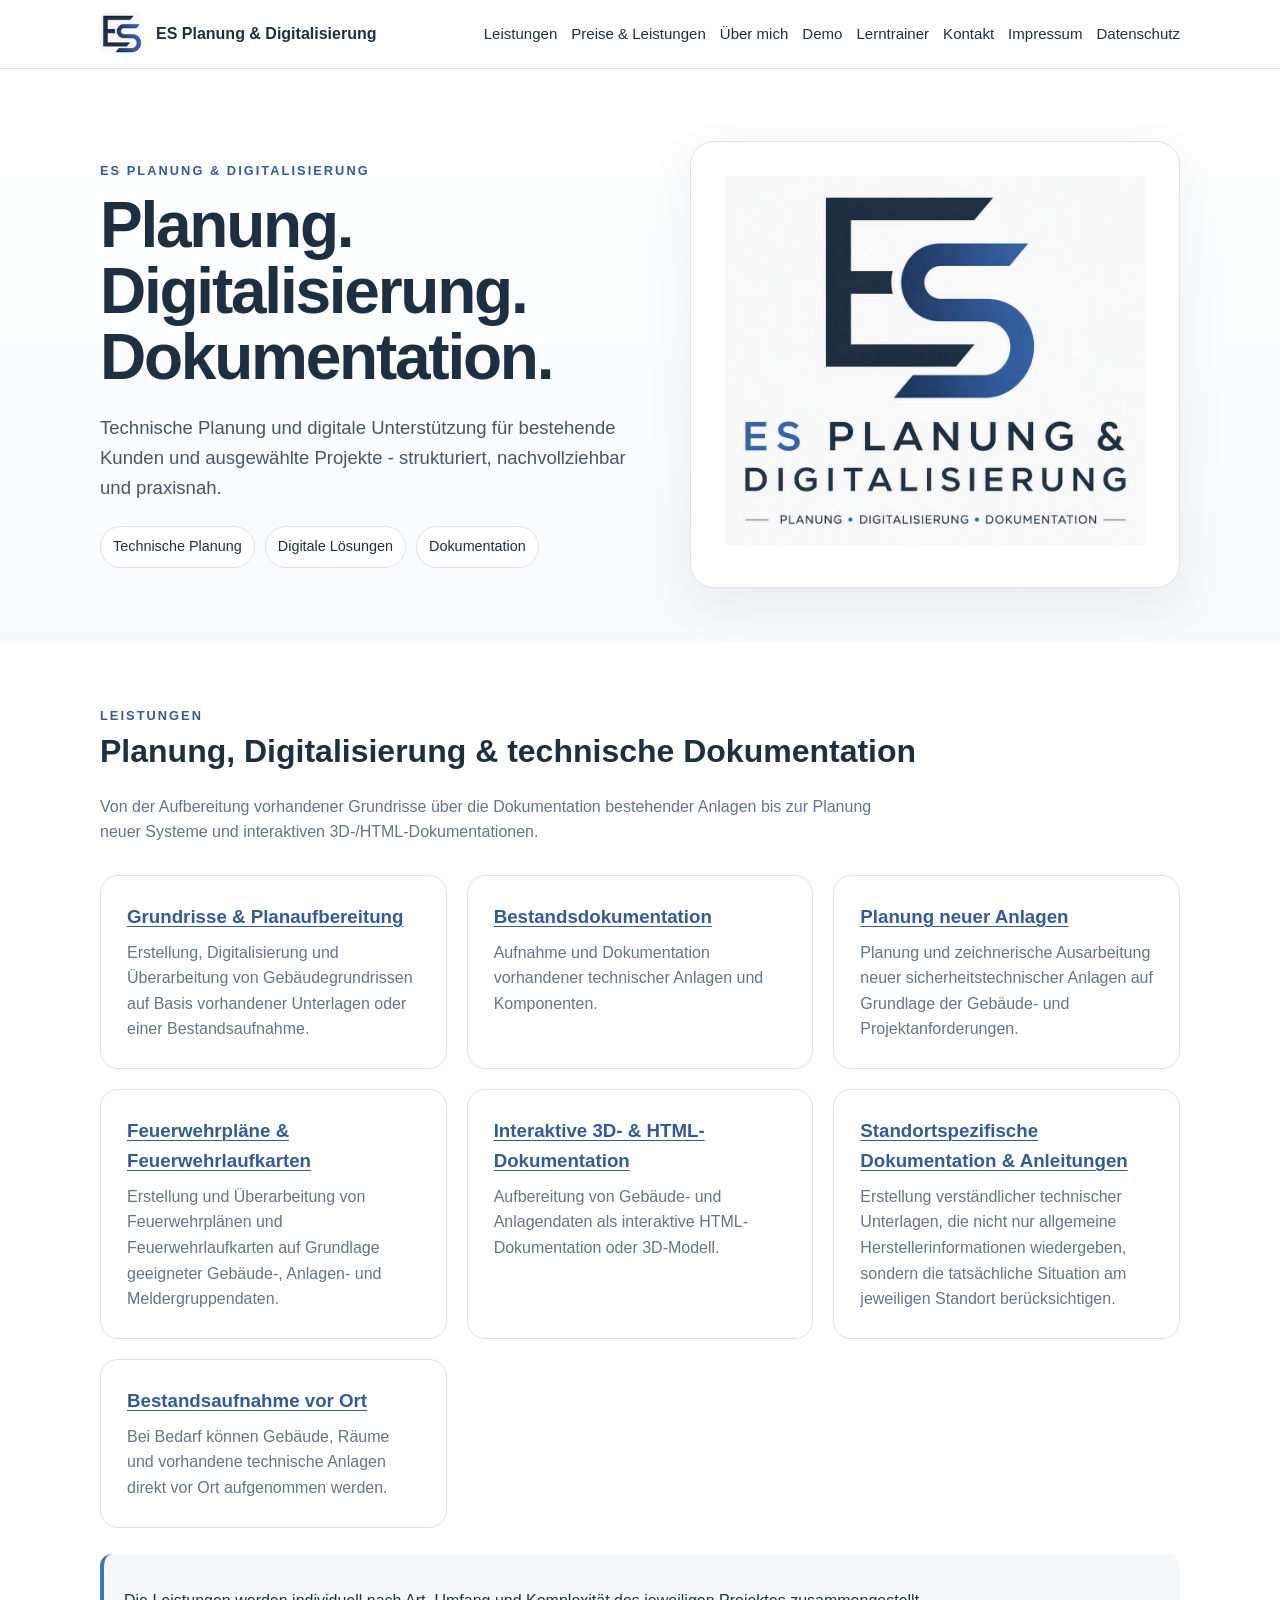
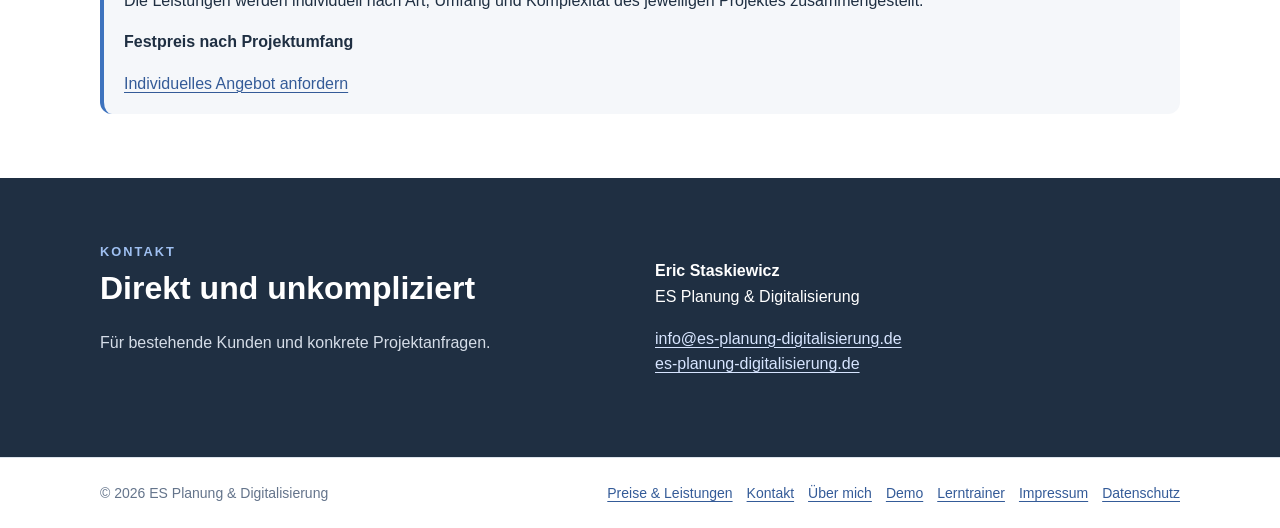
==== commit 6357d183: "feat: prepare protected learning trainer entry points" ====
--- a/index.html
+++ b/index.html
@@ -1,7 +1,7 @@
 <!doctype html><html lang="de"><head><meta charset="utf-8"><meta name="viewport" content="width=device-width,initial-scale=1"><meta name="robots" content="noindex,nofollow"><link rel="icon" href="assets/favicon.ico"><link rel="stylesheet" href="styles.css"><title>ES Planung &amp; Digitalisierung</title><meta name="description" content="Grundrisse, Bestandsdokumentation, Anlagenplanung, Feuerwehrunterlagen, 3D-/HTML-Dokumentation und standortspezifische Anleitungen. Festpreis nach Projektumfang."><meta property="og:title" content="ES Planung & Digitalisierung"><meta property="og:image" content="assets/social-preview-1200x630.png"><link rel="stylesheet" href="navigation.css">
 <script src="navigation.js" defer></script>
 </head><body><header class="top site-header"><div class="wrap nav"><a class="brand" href="index.html"><img src="assets/logo-mark-64.png" alt="ES Logo"><span>ES Planung &amp; Digitalisierung</span></a><button class="menu-toggle" type="button" aria-expanded="false" aria-controls="site-navigation">Menü</button>
-<nav class="navlinks" id="site-navigation" aria-label="Hauptnavigation"><a href="leistungen.html">Leistungen</a><a href="preise.html">Preise &amp; Leistungen</a><a href="about.html">Über mich</a><a href="demo.html">Demo</a><a href="index.html#kontakt">Kontakt</a><a href="impressum.html">Impressum</a><a href="datenschutz.html">Datenschutz</a></nav></div></header>
+<nav class="navlinks" id="site-navigation" aria-label="Hauptnavigation"><a href="leistungen.html">Leistungen</a><a href="preise.html">Preise &amp; Leistungen</a><a href="about.html">Über mich</a><a href="demo.html">Demo</a><a href="trainings.html">Lerntrainer</a><a href="index.html#kontakt">Kontakt</a><a href="impressum.html">Impressum</a><a href="datenschutz.html">Datenschutz</a></nav></div></header>
 <main><section class="hero"><div class="wrap hero-grid"><div><div class="kicker">ES Planung &amp; Digitalisierung</div><h1>Planung. Digitalisierung. Dokumentation.</h1><p>Technische Planung und digitale Unterstützung für bestehende Kunden und ausgewählte Projekte - strukturiert, nachvollziehbar und praxisnah.</p><div class="badges"><span class="badge">Technische Planung</span><span class="badge">Digitale Lösungen</span><span class="badge">Dokumentation</span></div></div><div class="hero-logo"><img src="assets/logo-full.png" alt="Logo ES Planung & Digitalisierung"></div></div></section>
 <section id="leistungen" class="section"><div class="wrap"><div class="kicker">Leistungen</div><h2>Planung, Digitalisierung &amp; technische Dokumentation</h2><p class="lead">Von der Aufbereitung vorhandener Grundrisse über die Dokumentation bestehender Anlagen bis zur Planung neuer Systeme und interaktiven 3D-/HTML-Dokumentationen.</p><div class="cards"><article class="card"><h3><a href="leistungen.html#grundrisse">Grundrisse &amp; Planaufbereitung</a></h3><p>Erstellung, Digitalisierung und Überarbeitung von Gebäudegrundrissen auf Basis vorhandener Unterlagen oder einer Bestandsaufnahme.</p></article><article class="card"><h3><a href="leistungen.html#bestand">Bestandsdokumentation</a></h3><p>Aufnahme und Dokumentation vorhandener technischer Anlagen und Komponenten.</p></article><article class="card"><h3><a href="leistungen.html#planung">Planung neuer Anlagen</a></h3><p>Planung und zeichnerische Ausarbeitung neuer sicherheitstechnischer Anlagen auf Grundlage der Gebäude- und Projektanforderungen.</p></article><article class="card"><h3><a href="leistungen.html#feuerwehr">Feuerwehrpläne &amp; Feuerwehrlaufkarten</a></h3><p>Erstellung und Überarbeitung von Feuerwehrplänen und Feuerwehrlaufkarten auf Grundlage geeigneter Gebäude-, Anlagen- und Meldergruppendaten.</p></article><article class="card"><h3><a href="leistungen.html#interaktiv">Interaktive 3D- &amp; HTML-Dokumentation</a></h3><p>Aufbereitung von Gebäude- und Anlagendaten als interaktive HTML-Dokumentation oder 3D-Modell.</p></article><article class="card"><h3><a href="leistungen.html#anleitungen">Standortspezifische Dokumentation &amp; Anleitungen</a></h3><p>Erstellung verständlicher technischer Unterlagen, die nicht nur allgemeine Herstellerinformationen wiedergeben, sondern die tatsächliche Situation am jeweiligen Standort berücksichtigen.</p></article><article class="card"><h3><a href="leistungen.html#vor-ort">Bestandsaufnahme vor Ort</a></h3><p>Bei Bedarf können Gebäude, Räume und vorhandene technische Anlagen direkt vor Ort aufgenommen werden.</p></article></div><div class="note"><p>Die Leistungen werden individuell nach Art, Umfang und Komplexität des jeweiligen Projektes zusammengestellt.</p><p><strong>Festpreis nach Projektumfang</strong></p><a href="index.html#kontakt">Individuelles Angebot anfordern</a></div></div></section>
-<section id="kontakt" class="section contact"><div class="wrap contact-grid"><div><div class="kicker" style="color:#9fc0f1">Kontakt</div><h2>Direkt und unkompliziert</h2><p class="lead">Für bestehende Kunden und konkrete Projektanfragen.</p></div><div><p><strong>Eric Staskiewicz</strong><br>ES Planung &amp; Digitalisierung</p><p><a href="mailto:info@es-planung-digitalisierung.de">info@es-planung-digitalisierung.de</a><br><a href="https://es-planung-digitalisierung.de">es-planung-digitalisierung.de</a></p></div></div></section></main><footer class="footer site-footer"><div class="wrap footer-row"><div>© 2026 ES Planung &amp; Digitalisierung</div><div class="footer-links"><a href="preise.html">Preise &amp; Leistungen</a><a href="index.html#kontakt">Kontakt</a><a href="about.html">Über mich</a><a href="demo.html">Demo</a><a href="impressum.html">Impressum</a><a href="datenschutz.html">Datenschutz</a></div></div></footer></body></html>
+<section id="kontakt" class="section contact"><div class="wrap contact-grid"><div><div class="kicker" style="color:#9fc0f1">Kontakt</div><h2>Direkt und unkompliziert</h2><p class="lead">Für bestehende Kunden und konkrete Projektanfragen.</p></div><div><p><strong>Eric Staskiewicz</strong><br>ES Planung &amp; Digitalisierung</p><p><a href="mailto:info@es-planung-digitalisierung.de">info@es-planung-digitalisierung.de</a><br><a href="https://es-planung-digitalisierung.de">es-planung-digitalisierung.de</a></p></div></div></section></main><footer class="footer site-footer"><div class="wrap footer-row"><div>© 2026 ES Planung &amp; Digitalisierung</div><div class="footer-links"><a href="preise.html">Preise &amp; Leistungen</a><a href="index.html#kontakt">Kontakt</a><a href="about.html">Über mich</a><a href="demo.html">Demo</a><a href="trainings.html">Lerntrainer</a><a href="impressum.html">Impressum</a><a href="datenschutz.html">Datenschutz</a></div></div></footer></body></html>
